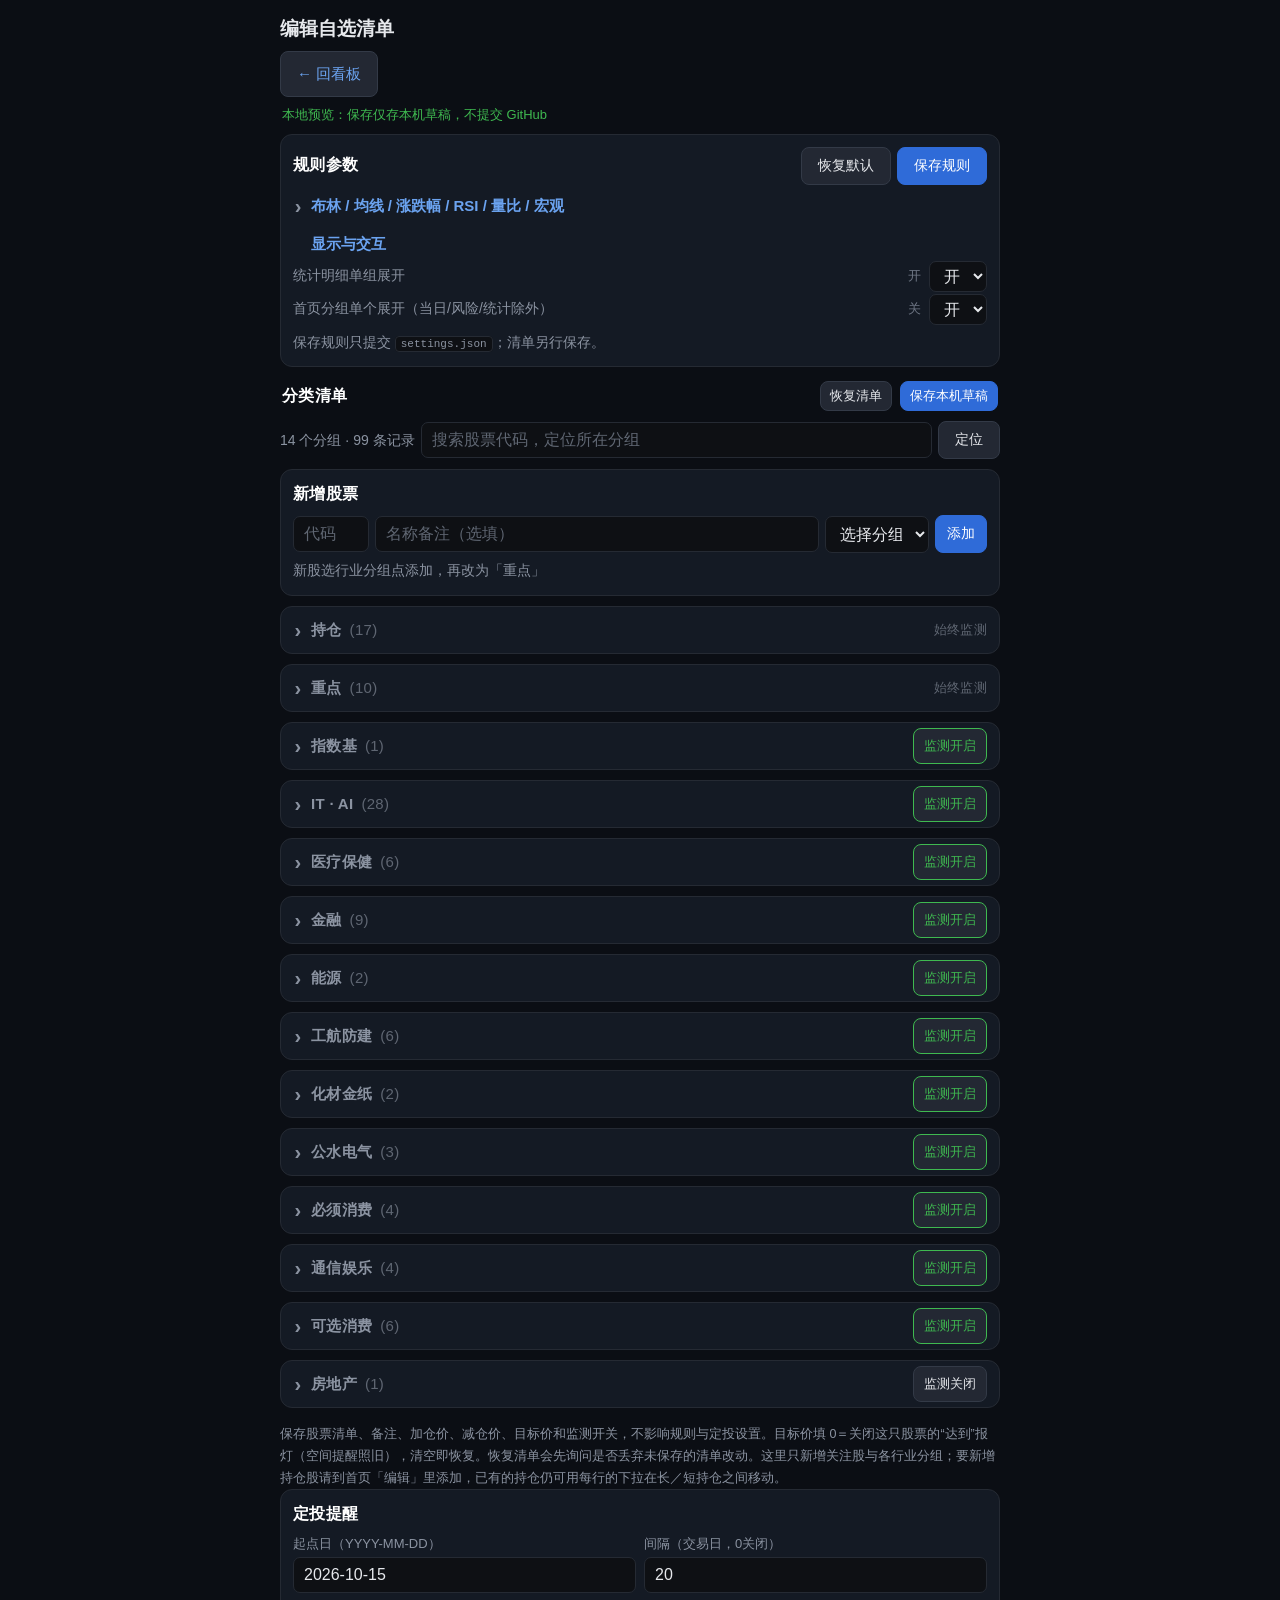
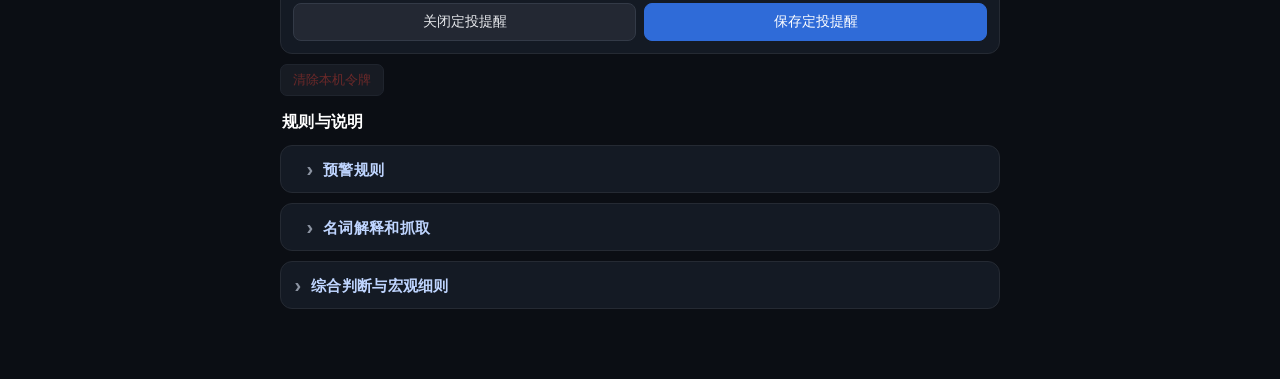
==== edit.html @ 248b08b2 "抬头规则/仓位两排固定占位；规则灯首次读取先写正在核验；核验接口超时4.5秒；仓位刷新读到更旧云端副本时不覆盖不写已同步" ====
<!DOCTYPE html>
<html lang="zh-CN">
<head>
<meta charset="utf-8">
<meta name="viewport" content="width=device-width,initial-scale=1,viewport-fit=cover">
<meta name="apple-mobile-web-app-capable" content="yes">
<meta name="theme-color" content="#0f1115">
<link rel="icon" type="image/png" sizes="32x32" href="./icons/favicon-32.png?v=3">
<link rel="icon" type="image/png" sizes="192x192" href="./icons/icon-192.png?v=3">
<link rel="apple-touch-icon" href="./icons/apple-touch-icon-180.png?v=3">
<link rel="manifest" href="./manifest.webmanifest">
<title>编辑清单 · Matrix</title>
<style>
:root{
  --bg:#0f1115; --card:#171a21; --line:#252a33; --text:#e6e8ec; --dim:#8b93a1;
  --green:#3fb950; --yellow:#d29922; --red:#f85149; --blue:#2f6bd8;
  --up:#3fb950; --down:#f85149; --purple:#b084ff; --target-high:#dc62b8;
}
*{box-sizing:border-box;-webkit-tap-highlight-color:transparent}
body{margin:0;background:var(--bg);color:var(--text);
  font:15px/1.55 -apple-system,BlinkMacSystemFont,"PingFang SC","Segoe UI",sans-serif;
  padding:env(safe-area-inset-top) 14px 60px}
.wrap{max-width:720px;margin:0 auto}
h1{font-size:19px;margin:14px 0 4px;font-weight:600}
.sub{color:var(--dim);font-size:12.5px;margin-bottom:4px;line-height:1.7}
.sub a{color:#6ba3f0;text-decoration:none}
/* 「← 回看板」原来只是一行 12px 的普通链接，手机上点不到。单独放大成一颗和页面按钮同高
   （约 37px）的可点块：字号 12→15px、加内边距，配色沿用 .sub 的链接蓝，不改文案和跳转。 */
/* 顶栏：「← 回看板」 */
.top-bar{display:flex;align-items:center;gap:8px;margin:8px 0 8px}
.sub a.back-board{display:inline-block;margin-top:0;padding:9px 16px;font-size:15px;
  background:#232833;border:1px solid #333a47;border-radius:8px}
.sub a.back-board:hover{background:#2b303c}
.card{background:var(--card);border:1px solid var(--line);border-radius:12px;
  padding:12px;margin-bottom:10px}
/* 区块标题（分类清单/规则参数/定投提醒/新增股票/规则与说明）统一：16px 白字加粗 */
h2{font-size:16px;color:#fff;font-weight:600;margin:0 0 8px;letter-spacing:.3px}
h2 span{color:#5f6672;font-weight:400}
input,select{padding:8px 10px;font-size:16px;background:#0e1014;color:var(--text);
  border:1px solid var(--line);border-radius:7px;outline:none;font-family:inherit}
input:focus,select:focus{border-color:#3d6ec4}
input[aria-invalid="true"]{border-color:var(--red)}
input::placeholder{color:#5f6672}
button{padding:9px 16px;font-size:14px;color:var(--text);background:#232833;
  border:1px solid #333a47;border-radius:8px;cursor:pointer;font-family:inherit}
button:hover{background:#2b303c}
button.primary{background:var(--blue);border-color:var(--blue);color:#fff}
button.primary:hover{background:#3a78e6}
button:disabled{opacity:.5;cursor:not-allowed}
button.danger{color:var(--red)}
.row{display:flex;gap:6px;align-items:center;flex-wrap:wrap;margin-bottom:5px}
.sym{width:104px;font-family:ui-monospace,Menlo,monospace;font-size:13px;
  padding:8px 8px;background:#0e1014;border:1px solid var(--line);border-radius:7px;
  color:#9fd3ff;overflow:hidden;text-overflow:ellipsis;white-space:nowrap}
.row input.n{flex:1;min-width:110px}
.row input.t{width:88px}
.del{padding:7px 11px;font-size:13px;color:var(--red);background:#2a1d20;
  border:1px solid #48292c;border-radius:7px}
.del:hover{background:#3a2528}
/* 2026-10-30 统一：折叠标题一律 15px、写死 46px（box-sizing 含边框），三处折叠框同高。
   「监测开关」按钮 min-height 36px 在 46px 里居中；组名 nowrap + 省略号兜底。 */
.edit-group>summary{color:var(--text);font-size:15px;list-style:none;display:flex;gap:8px;align-items:center}
.edit-group>summary::-webkit-details-marker{display:none}
.edit-group>summary{flex-wrap:wrap}
.monitor-toggle{margin-left:auto;font-size:13px;padding:8px 10px;min-height:36px;touch-action:manipulation}
.monitor-toggle[aria-checked="true"]{color:var(--green);border-color:var(--green)}
.monitor-note{font-size:12.5px;color:var(--dim);margin:4px 0 10px;line-height:1.6}
.monitor-toggle:focus-visible{outline:2px solid #6ba3f0;outline-offset:2px}
/* 设置页所有可展开项（分组、参数开关、折叠卡、规则说明）标题前统一加展开三角，展开时转 90°。 */
details.fold>summary::before,details.set>summary::before{content:'›';flex:none;width:10px;text-align:center;font-size:20px;line-height:1;color:var(--dim)}
details.fold[open]>summary::before,details.set[open]>summary::before{transform:rotate(90deg)}
details.fold>summary,details.set>summary{gap:8px}
.edit-group .move{font-size:13px;max-width:120px;padding:7px}
.edit-group .row input.n{min-width:140px}
.stock-prices{display:contents}
.group-tools{color:var(--dim);font-size:13px;gap:8px;margin:14px 2px 10px}
/* 标题栏固定一行：分类清单 + 分组/记录数在左，恢复清单/保存清单在右；提示文字不在这一行，按钮位置永远不变 */
.group-tools{flex-wrap:nowrap}
.group-tools h2{margin:0;white-space:nowrap}
.group-tools #btnReload{margin-left:auto}   /* 按钮永远靠右，提示出现/消失都不移动 */
.search-row #groupTotal{flex:none;white-space:nowrap;font-size:14px;color:var(--dim)}
.group-tools button{white-space:nowrap;flex:none}
.group-tools button{padding:5px 9px;font-size:13px}
/* MM_RULECSS_BEGIN：由 page_assets 生成，不手改 */
:root{
  --bg:#0b0e14;
  --card:#141a24;
  --pos-num-fs:14px;  /* 2026-11-20 用户：仓位栏所有金额／涨跌额／涨跌幅与长短持仓标题「-4.7%」同号。
                          桌面 14px、手机档覆盖 16px；两处共用这一个变量，不会再各写各的导致不齐。 */
  --sym-w:100px;      /* 代码列按用户指的「LMT 那么宽」定死：桌面 100 / 手机 98（代码+中文备注名）。
                         原来是 max-content，各行 40~121px 参差、价格区左边界跟着晃；手机档覆盖 98px。
                         2026-11-13 用户「电脑上 7 个中文字宽、手机上 6 个」：桌面 note 11.5px（单字 12px），
                         100px − 左右各 8px 内距＝84px＝精确 7 字；手机 note 14.5px（单字 15px），
                         98px − 左 6px／右 2px 内距＝90px＝精确 6 字。灰线（td.sym::after，由 --vl-x
                         按 sym 右边界算）随列宽：桌面 100px / 手机 98px；长名照旧 ellipsis。
                         19:35 用户「没让你动代码和中文名的位置啊现在贴到灯条上了」：手机左内距从 2px
                         恢复到 6px（代码/中文名离左侧 2px 灯条重新留 4px），此后左内距不再动。
                         20:51 用户「LMT 六字洛克希德马丁离右灰线还有一点距离，左移一点灰线，
                         把这个宽度空间给到紫灯区」：实测基线文字墨迹→灰线 6px，左移 4px（102→98）
                         后留 2px；同步把右内距 6→2px，note 可见宽仍 90px＝6 字完整不裁切，
                         代码/中文名的左侧位置完全不变。 */
  --tgs-w:104px;      /* 紫灯框宽度：桌面 104px；手机档覆盖 108px（2026-11-13 20:51）。
                         19:35 由 96px 往左加宽 8px 给「共识价 · N月」整组腾地方；20:51 再把代码列
                         左移灰线省下的 4px 转给紫灯区（--sym-w 102→98、--tgs-w 104→108，中间
                         minmax(0,1fr) 价格区净宽不变），四位数共识价（COST/LITE）的「10月」离框右线
                         由 4px 放宽到 7.5px。极端窄屏时 fitTgs() 会在 table 上按实测侵占量临时
                         收窄它（下限 58px），腾给价格区。 */
  --tgs-font:13px;    /* 紫灯框内三列字号（手机档覆盖 16px）。字号恒定：2026-11-13 用户明确「紫灯框里的
                          数字字号不该变小」，极端窄屏只压缩框内留白（列宽 + 左右内距），绝不缩字号。 */
  --tgs-pad-l:2px;    /* 紫灯框左右内距：fitTgs() 在窄屏把这两个归零，腾出 5px 给价格区；
                          改的是框内空白，框线（::before right:0/left:-1px）与数字位置都不受影响。 */
  --tgs-pad-r:3px;
  --px-row-h:21px;    /* 与 --row-height 同高：价格区两行和左侧「代码／中文名」两行逐行同高、同顶层内距。 */
  --px-gap:8px;       /* 下排「日涨跌幅 ↔ 周涨跌幅」的 flex 基础间距；上排现价↔涨跌额
                          已由 gap:0 + .px-amt 的 1ch 接管，手机档只覆盖变量值收紧。 */
  --px-week-gap:6px;  /* 11-17 用户「周涨跌幅和日涨跌幅拉开点距离」：只给 .px-week 的额外
                          左外距，和上面的基础间距叠成一对。单独一个变量，改这一对不会
                          连坐振／量，也不会动上排的 1ch；压缩档沿用同一个变量。 */
  --px-col-gap:12px;  /* 左块与右侧「振／量」的间距；手机档只覆盖变量值收紧。 */
  --lamp-top:8.5px;   /* 左灯条与价格区两侧灰色分隔线共用同一组上下几何（2026-11-13）：
                         竖线不再按代码墨迹动态量高（那会比灯条短一截），直接跟灯条同起同止。
                         2026-11-16 单线定稿：第一排上内距由 10px 收到 3px（手机 5px），整个第一排
                         （代码/价格/紫灯框及数字）上移 7/5px，灯条与三条竖线同步 -7/-5px
                         （桌面 15.5→8.5、手机 13→8），长度 31.5/36 不变，相对中文名墨迹位置不变。
                         这样单线下沿（行顶下 1px）到紫灯框上沿正好 5px。 */
  --lamp-h:31.5px;
  --line:#252a33;
  --text:#e6e8ec;
  --dim:#8b93a1;
  --green:#3fb950;
  --yellow:#d29922;
  --red:#f85149;
  --up:#3fb950;
  --down:#f85149;
  --blue:#2f6bd8;
  --purple:#b084ff;
  --target-high:#dc62b8;
  --signal-bg:#182131;
  --collapse-bg:var(--signal-bg);
  --signal-border:var(--frame-purple);
  --frame-w:1px;
  --head-blue:#bfd5ff;
  --head-blue-on:#8fb8f0;
  --sym-fade:rgba(var(--frame-purple-rgb),.16);     /* 个股首排底色渐变：左端 14% 标题蓝 → 72% 处 5% → 透明。
                           2026-11-16 用户指定起始浓度 20%、只铺代码区；2026-11-17 改为从代码区
                           一路铺进价格区；11-17 傍晚定稿右端在紫灯区左边界截止（见 --sym-fade-w）。随后用户「左边起始处太亮／更透明」：
                           只把起始不透明度 20% → 14%，RGB(143,184,240) 与色相一律不动，
                           是「更透明」不是换成更深的蓝；--sym-fade-mid 的 5% 也不动。
                           载体由 td.sym 换成 tr[data-symbol] 的背景，因为 td 的背景不能画到格子外；
                           背景在内容之下，文字不蒙色。固定蓝，不跟灯级变色。变量化是为了不撞
                           10-28 退役的分组标题高亮字面量（测试禁止那个串回来）。 */
  --sym-fade-mid:rgba(88,166,255,.08);
  --sym-fade-top:5px;      /* 渐变上边缘距「本行上方那条 1px 分隔线」下沿的空隙，两档统一 5px
                             （2026-11-17 用户：原来只有 1px 太贴）。只改背景的 position/size，
                             td.sym 的 padding／line-height／字号一律不动，代码文字高度位置不变。
                             定位区是默认的 padding-box（tr 有 1px border-top），所以
                             background-position:0 本变量 ＝ 行顶 +1px 线 +5px 空隙，正好是线底到渐变顶 5px；
                             别改成 border-box，那会少 1px。下边缘仍贴首排底：高度＝首排高 − 本变量，
                             首排高＝--row-pad-top + 2×--row-height（桌面 45px／手机 47px），
                             故渐变高 40／42px。11-17 上午那版「上下留白等距」的裁切变量已整条退役，
                             连变量名都不留在注释里，避免以后有人照着它改回去。 */
  --sym-fade-w:calc(100% - var(--tgs-w)); /* 渐变右端＝紫灯区左边界。background-size 里的
                                      100% 按 tr 的 padding-box 算＝整行宽，减掉第三列 --tgs-w
                                      （桌面 104 / 手机 108）正好是 td.tgs 左边缘，也就是紫灯框
                                      ::before(left:-1px) 所在那一列的起点；no-repeat，右边不再画。
                                      用同一列变量，六档视口与 fitTgs() 动态收窄的紫灯列都自动跟随；
                                      渐变末点本来就是 transparent，最右 1px 不会给框线染色。
                                      11-17 上午的行宽一半、下午再加固定 30px 两步口径都已退役，
                                      不另开变量（一组参数＝一个变量），background-size 规则行一字不动。 */
  --row-pad-top:3px;     /* 个股第一排（代码/价格/紫灯框）三格共用上内距，手机档覆盖 5px。
                           2026-11-16 单线定稿：第一排整体上移到「线→框顶 5px」；桌面 3 / 手机 5
                           是让 td.tgs 由 stretch 得 45/47px，减框顶 5px 与 bottom -1px 后
                           框高仍是桌面 41px／手机 43px，框内 5/5px 墨迹留白不变、不裁第二行数字。 */
  --lamp-red:#ff8580;
  --lamp-yellow:#f0c674;
  --frame-green:#2c8f3e;
  --frame-purple:#a371f7;      /* 框紫唯一来源；rgb 三元组给半透明场合引用，别处不许再写死 */
  --frame-purple-rgb:163,113,247;
  --frame-yellow:#f0c674;
  --lamp-size:14px;
  --head-inset:64px;
  --row-height:21px;
  --tgt-frame-top:5px;    /* 紫灯框上下框线到数字墨迹都留 5px（2026-11-13）：只动框的 ::before 定位，
                             数字位置不变。2026-11-16 单线定稿：::after 第二条线删除，线组下沿
                             从行顶下 4px 变 1px（只剩 1px border-top）；框顶在行顶下 1px + 本变量，
                             故「线→框顶」＝本变量本身。用户要求上下各 5px，两档统一设 5px：
                             框顶随第一排内容一起上移（桌面 12→5、手机 10→5），5/5px 留白不变。 */
  --tgt-frame-bottom:-1px; /* 空心(space/high)与实心(hit)三种框共用。2026-11-16 三格下内距归零后
                             td.tgs 由 stretch 的 56→49px，框底若仍按 bottom:6px 会随 td 上移 7px、
                             裁掉第二行数字。框底要保持原来的绝对位置（行顶下 50px），bottom 需从
                             6 收进 7 → -1px（越过 td.tgs 底 1px，落进下一排 4px 留白里，不遮文字）。
                             单线定稿第一排上内距 10→3px（手机 5px），td.tgs 由 stretch 自动
                             52→45px（手机 47px），框底随 td 一起上移 7/5px，bottom 仍 -1px，
                             框高仍是桌面 41px／手机 43px，数字与上下框线的墨迹留白原样不变。 */
  --tgs-month-font:13px; /* 「· N月」这一小块的字号：19:35 用户定 14px，20:51 用户「四位数共识价里的
                           月还是压到了紫灯框，把 10月 改为 13px 灰色文字」再收 1px。两档统一，
                           不再用 calc(var(--tgs-font) - 1px) 跟着主字号联动（手机原 15px 会把
                           COST/LITE 的「10月」顶到紫框右线）。一个变量管两档，@media 里不重抄规则。 */
  --tgs-month-gap:2px; /* 分隔符「·」左右各留的等距空白（2026-11-13 19:35 用户「· 要在两个数字中间」）。
                           旧写法把「 · N月」整段塞进同一段文本：span 内的前导空格被行首折叠吞掉，
                           实测价格右缘→· 只有 2px、·→月份却有 1 个空格约 5px，所以看着贴近价格。
                           现在分隔符独立成 .target-sep，左右 margin 都用这一个变量，· 的中心严格落在
                           「共识价右缘 ↔ 月份数字左缘」的中点；压缩态在 table[data-tgs-cut] 上归零。 */
  --section-line:rgba(139,147,161,.32);
  --tgt-solid:color-mix(in srgb,var(--purple) 32%,transparent);
  --tgt-pos:#4dd0e1;
  --tgt-neg:#ff5c8d;
  --tgt-pos-on:#8eecf7;
  --tgt-neg-on:#ffa3c4;
  --orange:#ffa94d;
  --cyan:#4dd0e1;
  --positions-collapse:rgba(46,160,67,.15);
  /* 悬浮 ▲ 内部：2026-11-21 用户「有点亮了，再暗些」——把底色本身压暗一档；
     随后定稿「盖住 70%」：紫、绿两态统一 .7（原来 .55／.5），颜色盖得更满、
     底下表格字不再成片透出，但仍留 30% 半透、不是全实。外框保持分组展开那圈不变。
     再定稿「底色透明度不变、颜色再暗一些」：透明度恒 .7 一个字不动，只把两组
     三元组等比压到原来的 75%（紫 80,50,128→60,38,96；绿 20,70,30→15,53,23），
     三个通道同比例下降，所以色相不变、只是整体更沉，不靠掺黑／混白／改透明度。
     三元组在 :root 单独定义，别处不许写死；固定态保持线上原色不动。 */
  --collapse-float-purple-rgb:60,38,96;
  --collapse-float-green-rgb:15,53,23;
  --collapse-float-purple:rgba(var(--collapse-float-purple-rgb),.7);
  --collapse-float-green:rgba(var(--collapse-float-green-rgb),.7);
  --tag-bg:rgba(107,163,240,.14);
  --tag-border:rgba(107,163,240,.32);
  --quote-bg:rgba(139,147,161,.1);
  --signal-magenta:#ef8de4;
  --signal-collapse:rgba(102,134,198,.6);
  --white:#fff;
  --button-border:#4c6591;
  --list-border:#465e87;
  --stat-rule-soft:#3a4356;
  --range-track:#9fa3aa;
  --range-track-line:#495568; /* 52周价格横条：2026-11-16 与个股双线互换，取原 --stock-divider 值 */
  --count-active:#2f4f86;
  --count-red-border:rgba(255,133,128,.45);
  --count-yellow-border:rgba(240,198,116,.45);
  --count-red-bg:rgba(255,133,128,.16);
  --count-yellow-bg:rgba(240,198,116,.16);
  --count-gray-bg:rgba(201,209,217,.14);
  --count-gray-border:rgba(201,209,217,.45);
  --quiet-border:#2b3546;
  --quiet-bg:#12161f;
  --range-marker-border:#efd9ff;
  --range-marker-fill:#713caf;
  --link-blue:#6ba3f0;
  --footer-link:#8ab4f8;
  --warning-bg:rgba(210,153,34,.12);
  --warning-border:rgba(210,153,34,.35);
  --button-bg:#232833;
  --control-border:#333a47;
  --zone-bg:rgba(255,255,255,.022);
  --quiet-rule:#46525f;
  --status-idle:#4b5563;
  --status-busy-halo:rgba(210,153,34,.18);
  --status-ok-halo:rgba(63,185,80,.18);
  --status-bad-halo:rgba(248,81,73,.18);
  --stock-divider:#495568;
  --stock-pair-line:#6c7484; /* 个股分隔线（11-16 末改回单线 1px；变量名沿用双线时期，不连带改测试）：
                         2026-11-16 先定 HSL 明度 42%（#606876，实得 41.96%），
                         随后用户「分隔线的 HSL 亮度增加 5%」→ 名义 47%（实得 47.06%，比旧色
                         +5.10 个百分点）。做法：取 #606876 的 H218.18°/S10.28% 不动，只把 L 设成
                         47% 反算 RGB 再取整 → #6c7484（108,116,132）；整数 RGB 量化后 H220°/S10%，
                         色相偏 1.8° 肉眼不可辨。独立变量，不连坐 --dim 数字色、--stock-divider
                         设置页行线与 --range-track-line 52 周横条。 */
  --cost-row-bg:rgba(143,184,240,.07);
  --pnl-loss-bg:rgba(248,81,73,.12);
  --pnl-gain-bg:rgba(63,185,80,.12);
  --rules-border:#6b7689;
  --rules-cell-border:#5a6478;
  --rules-group-border:#6f7b91;
  --rules-category-bg:rgba(143,184,240,.04);
  --rsi-up:#3ec9d6;
  --rsi-down:#e061c9;
  --rules-red-bg:rgba(248,81,73,.16);
  --rules-yellow-bg:rgba(210,153,34,.16);
  --rules-gray-bg:rgba(173,181,194,.24);
  --rules-fold-bg:rgba(173,181,194,.09);
  --rules-strong:#e6edf3;
  --rules-copy:#dce1e9;
  --rules-muted:#adb5c2;
  --stock-flash:#2b3f63;
  --status-font-size:13.5px
}
.nav-orange{color:var(--orange)}
.nav-cyan{color:var(--cyan)}
#fedRules>summary,#fedGlossary>summary,details.card:has(>.rules-body)>summary{cursor:pointer;padding:9px 12px;color:var(--head-blue);font-size:13px;font-weight:600;touch-action:manipulation}
#fedRules[open]>summary,#fedGlossary[open]>summary,details.card[open]:has(>.rules-body)>summary{border-bottom:1px solid var(--line)}
#fedRules>summary:focus-visible,#fedGlossary>summary:focus-visible,details.card:has(>.rules-body)>summary:focus-visible{outline:2px solid var(--head-blue-on);outline-offset:-2px}
.card .rules-body{padding:8px 12px 12px;color:var(--dim);font-size:15px;line-height:1.65;overflow-wrap:anywhere}
.card .rules-body section+section{margin-top:16px;padding-top:4px;border-top:1px solid var(--line)}
.card .rules-body h4{margin:6px 0 8px;color:var(--head-blue);font-size:inherit;font-weight:600}
.card .rules-body h5{margin:12px 0 4px;color:var(--text);font-size:inherit;font-weight:600}
.card .rules-body p{margin:4px 0;color:var(--dim);font-size:inherit;line-height:1.65}
.card .rules-body .rule-group{color:var(--head-blue-on)}
.card .rules-body a{color:var(--head-blue-on);text-underline-offset:3px}
.card .rules-body a:focus-visible{outline:2px solid var(--head-blue-on);outline-offset:2px}
.card .rules-body .lamp-red{color:var(--lamp-red);font-weight:600}
.card .rules-body .lamp-yellow{color:var(--lamp-yellow);font-weight:600}
.card .rules-body .lamp-purple{color:var(--purple);font-weight:600}
.card .rules-body .tone-target-high{color:var(--target-high);font-weight:600}
.card .rules-body .rule-table{table-layout:fixed;margin:8px 0 12px;border:1px solid var(--rules-border);font-size:inherit;width:100%;-webkit-text-size-adjust:100%;text-size-adjust:100%}
/* 预警表原行盒12px×1.65=19.8px；只放大字，不随字号放大行距。 */
.card .rules-body .rule-table th,.card .rules-body .rule-table td{padding:6px 7px;border:1px solid var(--rules-cell-border);text-align:left;vertical-align:top;font-size:inherit;line-height:19.8px;overflow-wrap:anywhere}
.card .rules-body .rule-table thead th{color:var(--text);font-weight:600;background:var(--cost-row-bg);border-bottom:1px solid var(--rules-border)}
#rules-lamp-table{margin-left:-16px;margin-right:-16px;width:calc(100% + 32px);border:0;border-collapse:collapse}
/* 报灯表只留横向细线：不再有外框和逐格竖框，分组末行用较亮的同宽细线分段。 */
.card .rules-body #rules-lamp-table th,.card .rules-body #rules-lamp-table td{text-align:center;border:0;border-bottom:1px solid var(--rules-cell-border)}
.card .rules-body #rules-lamp-table .rule-reverse{color:var(--dim)}
.card .rules-body .rule-table col.cat-col{width:18px}
.card .rules-body .rule-table col.col-cond{width:40%}
.card .rules-body .rule-table th.cat-col{width:18px;min-width:18px;max-width:18px;padding:6px 0;line-height:13.2px;font-size:inherit;letter-spacing:1px;white-space:nowrap;overflow:hidden;text-align:center;vertical-align:middle;background:var(--rules-category-bg);writing-mode:vertical-rl;-webkit-writing-mode:vertical-rl;text-orientation:upright;-webkit-text-orientation:upright}
.card .rules-body .ar-band-up{color:var(--green)}
.card .rules-body .ar-band-down{color:var(--red)}
.card .rules-body .ar-rsi-up{color:var(--rsi-up)}
.card .rules-body .ar-rsi-down{color:var(--rsi-down)}
#rules-lamp-table tbody td:first-of-type .ar-band-up,
#rules-lamp-table tbody td:first-of-type .ar-band-down,
#rules-lamp-table tbody td:first-of-type .ar-rsi-up,
#rules-lamp-table tbody td:first-of-type .ar-rsi-down{color:var(--white)}
.arrow-rsi-up,.arrow-rsi-down{color:inherit;font-size:1.15em;line-height:1}
.grp-arrow{font-weight:700}
.stk .sig .arrow-band-up,.stk .sig .arrow-rsi-up,
#signalCounts .arrow-band-up,#signalCounts .arrow-rsi-up{color:var(--up)}
.stk .sig .arrow-band-down,.stk .sig .arrow-rsi-down,
#signalCounts .arrow-band-down,#signalCounts .arrow-rsi-down{color:var(--down)}
.card .rules-body .rule-table .ar-band-up,.card .rules-body .rule-table .ar-band-down,
.card .rules-body .rule-table .ar-rsi-up,.card .rules-body .rule-table .ar-rsi-down{font-weight:700}
.card .rules-body #rules-lamp-table tr.rule-group-end>th,.card .rules-body #rules-lamp-table tr.rule-group-end>td{border-bottom:1px solid var(--rules-group-border)}
.card .rules-body .rule-table td.cell-red{background:var(--rules-red-bg);text-align:center}
.card .rules-body .rule-table td.cell-yellow{background:var(--rules-yellow-bg);text-align:center}
.card .rules-body .rule-table td.cell-gray{background:var(--rules-gray-bg);text-align:center}
.card .rules-body .rule-table td.cell-gray-fold{background:var(--rules-fold-bg);text-align:center}
.card .rules-body #rules-lamp-table thead th.col-cond{color:var(--white)}
.card .rules-body #rules-lamp-table tbody td:first-of-type{color:var(--rules-strong)}
.card .rules-body [id],#fedRules,#fedGlossary{scroll-margin-top:14px}
.card .rules-body .rule-anchor{display:block;height:0}
@media(max-width:600px){.card .rules-body{padding:8px 8px 12px}.card .rules-body .rule-table th,.card .rules-body .rule-table td{padding:6px 4px}#rules-lamp-table{margin-left:-20px;margin-right:-20px;width:calc(100% + 40px)}.card .rules-body .rule-table col.col-cond{width:auto}#rules-lamp-table col[span]{width:86px}#rules-lamp-table td.cell-gray-fold{white-space:nowrap}.card .rules-body .rule-table th.cat-col{line-height:12.1px}}
#signalRulesBody .rule-entry,#glossaryRulesBody .glossary-entry{border-radius:5px;scroll-margin-top:44px;padding:0 8px;margin:0 -8px;transition:background-color .2s,box-shadow .2s}
#signalRulesBody .rule-original{white-space:pre-wrap;overflow-wrap:anywhere}
#signalRulesBody p.rule-original{margin:1px 0;line-height:1.5;color:var(--rules-copy)}
#signalRulesBody h5.rule-original,#signalRulesBody .rule-layout-heading,#glossaryRulesBody h5{margin:14px 0 4px}
#signalRulesBody .rule-layout-scope{margin:1px 0;line-height:1.5;color:var(--rules-copy)}
#signalRulesBody h4.rule-original{margin:18px 0 7px}
#signalRulesBody section:first-of-type h4.rule-original{margin-top:6px}
.card .rules-body .signal-term{display:inline-flex;align-items:center;vertical-align:baseline;white-space:nowrap;overflow-wrap:normal;gap:1px}
.card .rules-body .dir-arrow{display:inline-block;flex:none;width:auto;height:18px;vertical-align:middle;margin-left:2px;overflow:visible}
#signalRulesBody .nav-gray{color:var(--rules-muted)}
#glossaryRulesBody h4{text-align:center}
#glossaryRulesBody h5{color:var(--head-blue-on)}
#glossaryRulesBody p{margin:2px 0;line-height:1.5;color:var(--rules-copy)}
#glossaryRulesBody .rule-table{margin:6px 0 8px}
#glossaryRulesBody .rule-table th,#glossaryRulesBody .rule-table td{line-height:1.5}
#glossary-chg-table thead th:nth-child(2),#glossary-amp-table thead th:nth-child(2){color:var(--lamp-yellow)}
#glossary-chg-table thead th:nth-child(3),#glossary-amp-table thead th:nth-child(3){color:var(--lamp-red)}
#glossary-vol-table thead th:nth-child(2){color:var(--lamp-red)}
#glossary-vol-table thead th:nth-child(3){color:var(--lamp-yellow)}
#glossary-chg-table td,#glossary-vol-table td{font-variant-numeric:tabular-nums;white-space:nowrap}
/* MM_RULECSS_END */
/* 每只股票一排：列标题 + 一行（代码纯文字不可改 / 备注 / 各价位 / 分组 / 删除）。
   列宽只由 --price-fields 决定（持仓3、重点2、其余1），列标题与每行共用同一组轨道，不再有空格子。
   手机内宽约412px：44 代码 + 100 备注（固定，刚好7个中文字13px=91px+内边距）+ 价位各占剩余均分（持仓3列约54px，重点2列约83px，其余1列）+ 56 分组 + 26 删除；字号不小于13px。 */
.edit-group .stock-head,.edit-group .stock-row{display:grid;grid-template-columns:54px 100px repeat(var(--price-fields),minmax(0,1fr)) 56px 26px;column-gap:4px;align-items:center;margin:0}
.edit-group .stock-head{padding:2px 0 4px;font-size:13px;line-height:1.4;color:var(--dim)}
.edit-group .stock-head>span{min-width:0;overflow:hidden;white-space:nowrap;padding-left:5px}
.edit-group .stock-head>span:first-child{padding-left:0}
.edit-group .stock-row{padding:4px 0}
.edit-group .stock-row~.stock-row{border-top:1px solid var(--stock-divider)}
.edit-group .stock-row>.sym.etf{color:var(--link-blue,#6ba3f0)}   /* ETF只靠蓝色代码区分，不再单独分区；股票白字 */
/* 股票代码与首页同款：页面无衬线字体（不再用等宽字体，等宽显得细长）、加粗600；字号比原来大1px，行距保持原21.7px */
.edit-group .stock-row>.sym{width:auto;min-width:0;padding:0;border:0;border-radius:0;background:none;color:var(--text);font-family:inherit;font-weight:600;font-size:15px;line-height:21.7px;overflow:hidden;text-overflow:ellipsis}
.edit-group .stock-row>input.n,.edit-group .stock-row input.t{min-width:0;width:100%;padding:6px 3px 6px 4px;font-size:13px}
.edit-group .stock-row>.move{min-width:0;max-width:none;width:100%;padding:6px 1px;font-size:13px}
.edit-group .stock-row>.del{width:26px;min-height:34px;padding:0;font-size:15px;line-height:1}
@media(min-width:601px){
/* 601px 时行内宽约532px：64 代码 + 108 备注 + 价位各≥56 + 96 分组 + 28 删除 + 间距，最窄也放得下；更宽时价位列均分余量。 */
.edit-group .stock-head,.edit-group .stock-row{grid-template-columns:64px 108px repeat(var(--price-fields),minmax(56px,1fr)) 96px 28px;column-gap:6px}
.edit-group .stock-row>input.n,.edit-group .stock-row input.t{padding:6px 4px}
.edit-group .stock-row>.del{width:28px}
}
@media(max-width:600px){
body{padding-left:5px;padding-right:5px}
details.fold.edit-group{padding:0 8px}
}
/* 统一新增入口：只选分组，价位添加后在对应行里填。 */
.add-entry .add-row{display:grid;grid-template-columns:76px minmax(0,1fr) 104px 52px;gap:6px;align-items:center}
.add-entry input,.add-entry select{min-width:0;width:100%}
.add-entry button{padding:9px 0}
.edit-group summary:focus-visible{outline:2px solid #6ba3f0;outline-offset:2px}
.empty{color:#5f6672;font-size:13px;padding:3px 0 8px}
/* 消息区排在「← 回看板」按钮下面：原来是 min-height 22 + 下外距 12，加上 .sub 的下外距，
   按钮到「规则参数」卡之间空 46px；这里收成 20 + 4，配合 .sub 的 4px 共 28px，
   min-height 仍留得下一行 13px/1.6 的提示文字（约 21px），出现提示不会明显顶开版面。 */
#msg{font-size:13px;margin:0 2px 8px;line-height:1.6}
#msg:empty{display:none}
#msg.ok{color:var(--green)} #msg.err{color:var(--red)} #msg.busy{color:var(--dim)}
/* 「有未保存的改动」提示跟在分类清单标题栏、紧挨「保存清单」按钮 */
/* 「有未保存的改动」提示紧跟在「分类清单」标题后面，字号加大；过长时省略号截断，不挤按钮 */
.dirty-text{flex:0 1 auto;min-width:0;max-width:60%;font-size:15px;color:var(--yellow);white-space:nowrap;overflow:hidden;text-overflow:ellipsis}
.dirty-text:empty{display:none}
.hide{display:none}
.note{color:var(--dim);font-size:12.5px;line-height:1.75;margin:6px 0 0}
.note b{color:var(--text);font-weight:500}
kbd{background:#0e1014;border:1px solid var(--line);border-radius:4px;
  padding:1px 5px;font-size:11px;font-family:ui-monospace,Menlo,monospace}
.setgrid{display:grid;grid-template-columns:1fr;gap:5px}
.setrow{display:flex;gap:8px;align-items:center}
.setrow label{flex:1;font-size:13px;color:var(--dim);line-height:1.4}
.setrow input{width:96px;text-align:right;font-variant-numeric:tabular-nums}
.setrow .def{flex:none;min-width:36px;text-align:right;font-size:13px;color:#6f7785;font-variant-numeric:tabular-nums}
/* 2026-11-20 用户点名：两条开关标签、规则区一行说明、新增股票一行提示，这四处灰字各 +1px；
   同类其它灰字保持原字号，不整页放大，也不追加同选择器覆盖块。 */
.note.tip-up{font-size:13.5px}         /* 桌面 12.5 → 13.5 */
.setrow label.tip-up{font-size:14px}  /* 桌面/手机 13 → 14 */
details.set{margin-top:4px}
details.set summary{font-size:15px;color:#6ba3f0;font-weight:600;cursor:pointer;padding:4px 0;outline:none}
details.set[open] summary{margin-bottom:8px}
/* 参数分类标题（布林带/个股/宏观/行情源开关）：原来 12px 深灰几乎看不见，改 14px 加粗浅蓝，与卡片标题同色系 */
.setsec{font-size:14px;font-weight:600;color:var(--head-blue,#bfd5ff);margin:8px 0 2px;letter-spacing:.4px}
/* 分类标题右侧接一条分隔线，延伸到行尾 */
.setsec{display:flex;align-items:center;gap:10px}
.setsec::after{content:"";flex:1;height:1px;background:rgba(139,147,161,.4)}
details.fold{background:var(--card);border:1px solid var(--line);border-radius:12px;
  padding:0 12px;margin-bottom:10px}
details.fold>summary{font-size:15px;color:var(--dim);font-weight:600;cursor:pointer;
  padding:0;outline:none;letter-spacing:.3px}
details.fold[open]>summary{border-bottom:1px solid var(--line);
  margin-bottom:8px}
details.fold>summary span{color:#5f6672;font-weight:400}
.card>details.fold{background:none;border:none;border-radius:0;padding:0;margin-bottom:0}
/* 手机上折叠标题同样 15px、46px 高（统一写在下面的总块里，这里不再单独覆盖）。 */
details.fold .pane{padding-bottom:6px}
.pager{display:flex;gap:8px;align-items:center;flex-wrap:wrap;
  font-size:12.5px;color:var(--dim);padding:6px 0 4px}
.pager button{padding:5px 11px;font-size:13px}
.pager .pg{font-variant-numeric:tabular-nums}
.subsec{font-size:12px;color:#5f6672;margin:9px 0 3px;letter-spacing:.4px;
  border-top:1px dashed var(--line);padding-top:8px}
/* ===== 2026-10-30 设置页版面统一（一次性总块，放在最后压过上面所有同权重规则）=====
   1) 字号：折叠标题一律 15px；小节标题 h2 14px；设置项 label 13px；分节小字 12px；
      说明文字 12.5px；按钮统一 13px（主按钮保持 14px）。
   2) 折叠列表高度：所有折叠标题写死 46px（含边框），编辑分组 / 定投 / 规则三处同高，
      指示箭头与内容垂直居中；展开态只加一条底线，高度不变。
   3) 间距：卡片与折叠框外距 14 → 10px、行距与网格间隙同步收窄。 */
details.fold>summary,.edit-group>summary{box-sizing:border-box;height:46px;
  padding-top:0;padding-bottom:0;display:flex;align-items:center;flex-wrap:nowrap}
details.fold[open]>summary{padding-bottom:0}
#fedRules>summary,#fedGlossary>summary,details.card:has(>.rules-body)>summary{
  box-sizing:border-box;height:46px;padding-top:0;padding-bottom:0;display:flex;
  align-items:center;font-size:15px}
/* 卡片内的参数展开开关（布林 / 均线 / …）：2026-10-30 二次调整——它和同卡的「显示与交互」
   是并列的同级开关，文字同样 15px、同样蓝色，高度也一起并到卡片级的 46px（原 36px）。 */
details.set>summary{box-sizing:border-box;height:46px;display:flex;align-items:center;
  padding-top:0;padding-bottom:0}
/* 「综合判断与宏观细则」注入时已拆掉模板自带的 section 卡壳、并补上 fold 卡类（见页尾脚本），
   高度/字号随上面的 fold 总块走；这里只补标题颜色，与「预警规则」「名词解释」一致。
   id 全页唯一，直接用 id 选择器。 */
#marketRiskRules>summary{color:var(--head-blue,#bfd5ff)}
#marketRiskRules[open]{padding-bottom:8px}
/* 令牌两个按钮同排不换行，字号按普通按钮 14px；生成的链接 13px。 */
.token-tools{margin:8px 0 0}
.token-tools button{white-space:nowrap}
.token-tools button.danger{padding:6px 12px;font-size:13px;border-radius:7px}
/* 红色文字在深色按钮底上对比不足：「清除本机令牌」改用浅红 --lamp-red */
button.danger{color:#c9433d;font-weight:500}   /* 底色/边框沿用普通灰色按钮，只把字改成暗红 */
/* 「显示与交互」与「布林 / 均线…」同级：同款蓝色 15px 加粗标题，不再包一层卡片框（不折叠，所以没有三角） */
.set-block{margin-top:4px}
.set-title{box-sizing:border-box;height:34px;display:flex;align-items:center;padding-left:18px;font-size:15px;font-weight:600;color:#6ba3f0}
/* 定投提醒：两排放下——第一排起点日与间隔各占一半，第二排两个按钮等宽 */
.dca-grid,.dca-actions{display:grid;grid-template-columns:1fr 1fr;gap:8px}
.dca-actions{margin-top:10px}
.dca-grid .field label{display:block;font-size:13px;color:var(--dim);line-height:1.4;margin-bottom:4px}
.dca-grid .field input{width:100%;text-align:left}
.dca-actions button{width:100%;padding:9px 4px;white-space:nowrap}
/* 搜索定位：输入框占满，命中的行短暂高亮 */
.search-row{margin:0 0 10px;flex-wrap:nowrap}
.search-row button{flex:none;white-space:nowrap}
/* 按钮顺序统一：取消/恢复/关闭类在左，保存/确认类在右（与首页编辑「取消｜保存」一致）。
   「规则参数」标题栏：标题在左，恢复默认｜保存规则在右；未保存提示紧跟在标题栏下一行 */
.card-head{margin-bottom:2px}
.card-head h2{margin:0 auto 0 0}
.dirty-note:empty{display:none}
.dirty-note{display:block;margin:0 0 4px}
.search-row input{flex:1;min-width:0}
.edit-group .stock-row.hit{background:rgba(107,163,240,.2);box-shadow:0 0 0 2px rgba(107,163,240,.35);border-radius:6px}
/* 「规则参数」卡：原来每个开关行固定 46px、设置行间距 5px+输入框上下 8px，文字之间空得过大；
   开关行收成 34px，设置行输入框上下 5px、行距 2px，小节标题与按钮行间距同步收紧。 */
#setToggle>summary{height:34px}
details.set[open]>summary{margin-bottom:2px}
.setgrid{gap:2px}
.setrow input,.setrow select{padding-top:5px;padding-bottom:5px}
.setsec{margin:6px 0 0}
#btnSaveRules{margin-top:0}
/* 手机设置页：所有可见文字不小于「监测开启」按钮的 13px。 */
@media(max-width:600px){
.sub,.sub a,.note,.monitor-note,.pager,.subsec,kbd{font-size:13px}
.note.tip-up{font-size:14px}          /* 手机原 13 → 14，与两条开关标签同号 */
#marketRiskRules h5{font-size:15px}
}
</style>
</head>
<body>
<div class="wrap">
<h1>编辑自选清单</h1>
<div class="sub top-bar">
  <a class="back-board" href="./index.html">← 回看板</a>
</div>

<div id="msg"></div>

<div class="card" id="authCard">
  <h2>第 1 步 · 贴一次 GitHub 令牌</h2>
  <div class="row">
    <input id="tok" type="password" placeholder="github_pat_... 或 ghp_..." style="flex:1;min-width:180px">
    <button class="primary" id="btnTok">保存并开始</button>
  </div>
  <p class="note">
    令牌保存在<b>这台设备的浏览器</b>，仅用于向 GitHub API 认证；本仓库的清单和看板是公开的，<b>无令牌也能查看</b>。<br>
    没有令牌？去 <a href="https://github.com/settings/personal-access-tokens" target="_blank" style="color:#6ba3f0">GitHub → Settings → Developer settings → Fine-grained tokens</a>，
    新建一个只管 <kbd>market-monitor</kbd> 这一个仓库的令牌，选择 <b>Contents: Read and write</b>（编辑保存）和 <b>Actions: Read and write</b>（立即重跑）。有效期按需要设置，不要分享令牌。
  </p>
  <div class="row" style="margin-top:12px">
    <button id="btnSkip">不想用令牌，改成手动复制模式</button>
    <span style="font-size:13px;color:var(--dim)">功能一样，最后一步自己粘一下</span>
  </div>
</div>

<div class="card hide" id="manualCard">
  <h2>手动模式 · 复制下面的内容 <span>（令牌模式不需要这一步）</span></h2>
  <div class="row">
    <button id="btnBack">回到令牌模式</button>
    <a href="https://github.com/nixhuang/market-monitor/edit/main/holdings.json" target="_blank"><button>打开 GitHub 编辑页</button></a>
    <button class="primary" id="btnCopy">复制 JSON</button>
  </div>
  <textarea id="jsonOut" spellcheck="false"
    style="width:100%;height:220px;margin-top:10px;padding:10px;font-size:13px;line-height:1.5;
    font-family:ui-monospace,Menlo,monospace;background:#0e1014;color:#9fd3ff;
    border:1px solid var(--line);border-radius:8px;resize:vertical"></textarea>
  <p class="note">粘贴进去后点页面最下方的 <b>Commit changes</b>，会触发自动重跑；排队、生成和 Pages 发布可能需要等待，可刷新公开状态查看。手动复制没有本页提交回执，不能自动验证该次提交。</p>
</div>

<div id="main" class="hide">

  <div class="card">
    <div class="row card-head">
      <h2>规则参数</h2>
      <button id="btnResetRules">恢复默认</button>
      <button class="primary" id="btnSaveRules">保存规则</button>
    </div>
    <span class="note dirty-note" id="rulesDirty" role="status" aria-live="polite"></span>
    <details class="set" id="setToggle">
      <summary>布林 / 均线 / 涨跌幅 / RSI / 量比 / 宏观</summary>
      <div class="setsec">布林带</div>
      <div class="setgrid">
        <div class="setrow"><label>均线周期（天）</label><input id="set_boll_n" inputmode="numeric"></div>
        <div class="setrow"><label>标准差倍数</label><input id="set_boll_k" inputmode="decimal"></div>
        <div class="setrow"><label>贴轨距离（%，固定兜底）</label><input id="set_boll_near_pct" inputmode="decimal"></div>
        <div class="setrow"><label>自适应贴轨比例（%，0关闭）</label><input id="set_boll_near_band_pct" inputmode="decimal"></div>
      </div>
      <div class="setsec">趋势均线穿越</div>
      <div class="setgrid">
        <div class="setrow"><label for="set_ma_short">短均线（交易日，0关闭）</label><input id="set_ma_short" type="number" min="0" max="250" step="1" inputmode="numeric"></div>
        <div class="setrow"><label for="set_ma_long">长均线（交易日，0关闭）</label><input id="set_ma_long" type="number" min="0" max="250" step="1" inputmode="numeric"></div>
      </div>
      <div class="setsec">个股</div>
      <div class="setgrid">
        <div class="setrow"><label>涨跌幅红线（%）</label><input id="set_chg_red" inputmode="decimal"></div>
        <div class="setrow"><label>涨跌幅黄线（%）</label><input id="set_chg_yellow" inputmode="decimal"></div>
        <div class="setrow"><label>RSI 超买线</label><input id="set_rsi_high" inputmode="numeric"></div>
        <div class="setrow"><label>RSI 超卖线</label><input id="set_rsi_low" inputmode="numeric"></div>
        <div class="setrow"><label>52周低点距离（%）</label><input id="set_near_52w_low_pct" inputmode="decimal"></div>
        <div class="setrow"><label>加仓价距离（%）</label><input id="set_trigger_gap_pct" inputmode="decimal"></div>
        <div class="setrow"><label>减仓价距离（%）</label><input id="set_reduce_gap_pct" inputmode="decimal"></div>
        <div class="setrow"><label>目标价距离（±%）</label><input id="set_target_gap_pct" inputmode="decimal"></div>
        <div class="setrow"><label>量比黄线（倍）</label><input id="set_vol_ratio" inputmode="decimal"></div>
        <div class="setrow"><label>量比红线（倍）</label><input id="set_vol_ratio_red" inputmode="decimal"></div>
        <div class="setrow"><label>自适应量比黄参数（k，0关闭）</label><input id="set_vol_ratio_z" inputmode="decimal"></div>
        <div class="setrow"><label>自适应量比红参数（k，0关闭）</label><input id="set_vol_ratio_red_z" inputmode="decimal"></div>
      </div>
      <div class="setsec">宏观</div>
      <div class="setgrid">
        <div class="setrow"><label>垃圾债利差黄线（bp）</label><input id="set_hy_green" inputmode="numeric"></div>
        <div class="setrow"><label>垃圾债利差红线（bp）</label><input id="set_hy_red" inputmode="numeric"></div>
        <div class="setrow"><label>VIX 绿线</label><input id="set_vix_green" inputmode="numeric"></div>
        <div class="setrow"><label>VIX 黄线</label><input id="set_vix_yellow" inputmode="numeric"></div>
        <div class="setrow"><label>VIX 红线</label><input id="set_vix_red" inputmode="numeric"></div>
      </div>
      <div class="setsec">行情源开关</div>
      <div class="setgrid">
        <div class="setrow"><label>Nasdaq 盘中价</label>
          <select id="set_use_realtime"><option value="1">开</option><option value="0">关</option></select></div>
      </div>
    </details>
    <div class="set-block" id="displayCard">
      <div class="set-title">显示与交互</div>
      <div class="setgrid">
        <div class="setrow"><label class="tip-up">统计明细单组展开</label>
          <select id="set_signal_single_open"><option value="1">开</option><option value="0">关</option></select></div>
        <div class="setrow"><label class="tip-up">首页分组单个展开（当日/风险/统计除外）</label>
          <select id="set_group_single_open"><option value="1">开</option><option value="0">关</option></select></div>
      </div>
    </div>

    <p class="note tip-up">
      保存规则只提交 <kbd>settings.json</kbd>；清单另行保存。
      <textarea id="rulesOut" spellcheck="false" class="hide"
        style="width:100%;height:160px;margin-top:10px;padding:10px;font-size:13px;
        font-family:ui-monospace,Menlo,monospace;background:#0e1014;color:#9fd3ff;
        border:1px solid var(--line);border-radius:8px;resize:vertical"></textarea>
    </p>
  </div>

  <div class="row group-tools">
    <h2>分类清单</h2>
    <span class="dirty-text" id="dirty" role="status" aria-live="polite"></span>
    <button id="btnReload">恢复清单</button><button class="primary" id="btnSave">保存清单</button>
  </div>
  <div class="row search-row">
    <span id="groupTotal"></span>
    <input id="symSearch" type="search" placeholder="搜索股票代码，定位所在分组" aria-label="搜索股票代码" autocapitalize="characters" autocomplete="off" enterkeyhint="search">
    <button id="btnLocate">定位</button>
  </div>
  <div class="card add-entry" id="addEntry">
    <h2>新增股票</h2>
    <div class="add-row">
      <input class="s" id="newSym" placeholder="代码" aria-label="股票代码" autocapitalize="characters" disabled>
      <input class="n" id="newNote" placeholder="名称备注（选填）" aria-label="名称备注（选填）" disabled>
      <select class="move" id="newMove" aria-label="新增到分组（新增持仓股请到首页编辑）" disabled></select>
      <button class="primary" id="btnAddSym" disabled>添加</button>
    </div>
    <p class="note tip-up">新股选行业分组点添加，再改为「重点」</p>
  </div>
  <fieldset id="groupEditor" disabled style="border:0;padding:0;margin:0;min-width:0"></fieldset>
  <p class="note">保存股票清单、备注、加仓价、减仓价、目标价和监测开关，不影响规则与定投设置。目标价填 0＝关闭这只股票的“达到”报灯（空间提醒照旧），清空即恢复。恢复清单会先询问是否丢弃未保存的清单改动。这里只新增关注股与各行业分组；要新增持仓股请到首页「编辑」里添加，已有的持仓仍可用每行的下拉在长／短持仓之间移动。</p>

  <div class="card" id="dcaCard">
    <h2>定投提醒</h2>
    <div class="dca-grid">
      <div class="field"><label for="set_dca_start">起点日（YYYY-MM-DD）</label>
        <input id="set_dca_start" placeholder="2026-10-01"></div>
      <div class="field"><label for="set_dca_every">间隔（交易日，0关闭）</label>
        <input id="set_dca_every" inputmode="numeric" placeholder="5"></div>
    </div>
    <div class="dca-actions">
      <button id="btnClearDca">关闭定投提醒</button>
      <button class="primary" id="btnSaveDca">保存定投提醒</button>
    </div>
  </div>

  <div class="row token-tools">
    <button id="btnWipe" class="danger">清除本机令牌</button>
  </div>

  <div class="group-tools" id="rulesTools"><h2>规则与说明</h2></div>
  <div id="rulesHost"><p class="note">正在读取最近一次构建的规则说明…</p></div>

</div>
</div>

<script src="./run-status.js?v=6ead86ada65de981"></script>
<script>
const OWNER='nixhuang', REPO='market-monitor', BRANCH='main';
const API='https://api.github.com/repos/'+OWNER+'/'+REPO;
const TKEY='mm_gh_token_v1';
const LOCAL_PREVIEW=location.origin!=='https://nixhuang.github.io';
const DRAFT_KEY='mm_groups_preview_monitoring_v3';
let GROUPS=[], KINDS=[], KIND_LABEL={}, NAMES={};
const pageState={};
let monitoring={};
function hasReduce(key){return key==='positions';}
function hasCost(key){return key==='positions';}   // 成本只在首页编辑；设置页不再显示成本价输入，但整份记录里已有的cost原样保留、随分组一起转移
const COST_IN_LIST=false;
function hasTarget(key){return key==='positions'||key==='focus';}
const POS_ZONES=[{v:'long',label:'长持仓'},{v:'short',label:'短持仓'}];
const ZONE_LABEL={long:'长持仓',short:'短持仓'};
const isLongHeld=c=>String((c&&c.hold)||'').toLowerCase()==='long';
/* 行业标签规则（2026-11-19 用户定）：除「持仓」「重点」外，分组本身就是行业标签——改分组＝改标签；
   在持仓 / 重点之间来回移动不动标签；从行业分组进持仓 / 重点时，把原行业分组带成标签（SOXX 在 IT·AI 里＝标签 IT，
   进重点只是换了归属）。行业分组里的记录不另存 sector（分组本身就是它），避免和分组打架。 */
const isSectorGroup=k=>k!=='positions'&&k!=='focus';
function carrySector(rec,from,to){
  if(isSectorGroup(to)){delete rec.sector;return;}
  if(isSectorGroup(from))rec.sector=from;
}
function parseTarget(v){
  const parts=String(v||'').split(':');
  return {group:parts[0]||'',hold:parts[0]==='positions'?(parts[1]||'short'):null};
}
/* 2026-11-20 用户定：设置页「新增股票」下拉只列重点与各行业分组，不再出现长/短持仓
   ——新的持仓股一律在首页「编辑」里加（那里要填数量、成本、分类标签）。
   已有记录的行内「分组」下拉仍带长/短持仓，保证原来就能在两区之间移动。 */
function moveOptions(sel,withPositions){
  const zones=withPositions?POS_ZONES.map(z=>{const v='positions:'+z.v;
      return '<option value="'+v+'"'+(v===sel?' selected':'')+'>'+z.label+'</option>';}).join(''):'';
  const groups=GROUPS.filter(g=>g.key!=='positions').map(g=>
      '<option value="'+esc(g.key)+'"'+(g.key===sel?' selected':'')+'>'+esc(g.label)+'</option>').join('');
  // 新增入口默认停在空选项，必须自己选分组，免得手滑把代码塞进第一个分组
  return (withPositions?'':'<option value=""'+(sel?'':' selected')+'>选择分组</option>')+zones+groups;
}
function zoneOf(kind,c){return kind==='positions'?(isLongHeld(c)?'long':'short'):null;}
function targetLabel(t){
  return t.group==='positions'?(ZONE_LABEL[t.hold]||'短持仓'):(KIND_LABEL[t.group]||t.group);
}
// 手填目标价的“月份”：保存时按北京时间记当月，首页标签上显示「目标 108 · 10月」
function monthNow(){return new Date(Date.now()+8*3600*1000).toISOString().slice(0,7);}
function alwaysMonitored(key){return key==='positions'||key==='focus';}
function monitorEnabled(key){return alwaysMonitored(key)||monitoring[key]===true;}
function configText(){return JSON.stringify({...extra,...data,group_monitoring:{
  ...monitoring,...Object.fromEntries(GROUPS.map(g=>[g.key,monitorEnabled(g.key)]))}},null,2)+'\n';}

const msg=document.getElementById('msg');
const setMsg=(t,c)=>{msg.textContent=t||'';msg.className=c||'';};
const $=id=>document.getElementById(id);

let TOKEN='';
try{if(!LOCAL_PREVIEW)TOKEN=localStorage.getItem(TKEY)||'';}catch(e){}
function saveTok(t){TOKEN=t;try{localStorage.setItem(TKEY,t);return true;}catch(e){return false;}}
let SHA='';
let data={};
let extra={};
let changed=false;
let holdingsBaseline=null, holdingsConflict=false, holdingsSaving=false;
const listDraftErrors=new Map();
const PRICE_LABELS={trigger:'加仓价',reduce:'减仓价',target:'目标价',cost:'成本价'};
const draftKey=(kind,symbol,field)=>JSON.stringify([kind,symbol,field]);
function priceError(field,raw){
  const value=String(raw).trim();
  return value!==''&&(!Number.isFinite(Number(value))||(field==='target'?Number(value)<0:(field!=='trigger'&&Number(value)<=0)));
}
function editListField(kind,symbol,field,raw,input){
  const value=raw.trim(),record=data[kind][symbol],key=draftKey(kind,symbol,field);
  if(PRICE_LABELS[field]&&priceError(field,raw))listDraftErrors.set(key,{kind,symbol,field,raw});
  else{
    listDraftErrors.delete(key);
    if(value)record[field]=PRICE_LABELS[field]?Number(value):value;
    else delete record[field];
    if(field==='target'){if(value)record.target_at=monthNow();else delete record.target_at;}
  }
  if(input)input.setAttribute('aria-invalid',String(listDraftErrors.has(key)));
  touch();
}
/* 代码改名：设置页里的代码不再是只读文字，改完保存会连成本记录一起换过来。
   只在「失焦 / 回车」时提交一次，不按字符重绘。 */
const pendingRenames=[];
function renameSymbol(kind,from,raw,input){
  const to=String(raw||'').trim().toUpperCase();
  const revert=(msg)=>{
    if(input){input.value=from;input.setAttribute('aria-invalid','true');}
    setMsg(msg,'err');
  };
  if(to===from){if(input)input.value=from;return;}
  if(!/^[A-Z0-9.^=_-]{1,32}$/.test(to))return revert('代码只能是 1–32 位大写字母、数字或 . ^ = _ -，已还原');
  const used=new Set(Object.values(data).flatMap(g=>Object.keys(g)));
  used.delete(from);
  if(used.has(to))return revert(to+' 已在其它分组里，代码不能重复；已还原');
  data[kind]=Object.fromEntries(Object.entries(data[kind]).map(([k,v])=>[k===from?to:k,v]));
  // 连续改两次时合并成「最初代码 → 最终代码」，成本文件只需搬一次
  const prev=pendingRenames.find(r=>r.kind===kind&&r.to===from);
  if(prev)prev.to=to;else pendingRenames.push({kind,from,to});
  for(const [key,draft] of listDraftErrors)if(draft.kind===kind&&draft.symbol===from)listDraftErrors.delete(key);
  render();touch();
  setMsg('已把 '+from+' 改成 '+to+'；点「保存清单」后生效，成本记录会一起改名','ok');
}
function validateListDraft(kind){
  const error=[...listDraftErrors.values()].find(item=>!kind||item.kind===kind);
  if(!error)return true;
  pageState[error.kind]=Math.floor(orderedKeys(error.kind).indexOf(error.symbol)/PAGE_SIZE);
  render();$('fold_'+error.kind).open=true;
  const rows=$('list_'+error.kind).querySelectorAll('.row');
  const row=[...rows].find(row=>row.dataset.s===error.symbol);
  const input=row&&row.querySelector('[data-f="'+error.field+'"]');
  if(input){input.focus();input.scrollIntoView({block:'center'});}
  setMsg('清单未保存：「'+KIND_LABEL[error.kind]+'」'+error.symbol+' 的'+PRICE_LABELS[error.field]+
    (error.field==='trigger'?'应填写有限数字或留空':error.field==='target'?'应填写大于或等于 0 的有限数字（0＝关闭达到报灯）或留空':'应填写大于 0 的有限数字或留空')+'；无效文本已保留','err');
  return false;
}
let loadRevision=0, loaded=false;
function loadingControls(loading){
  $('groupEditor').disabled=loading;
  ['btnSave','newSym','newNote','newMove','btnAddSym','symSearch','btnLocate'].forEach(id=>$(id).disabled=loading);
}

function b64enc(s){const b=new TextEncoder().encode(s);let x='';for(const v of b)x+=String.fromCharCode(v);return btoa(x);}
function b64dec(s){const x=atob(s.replace(/\s/g,''));const b=new Uint8Array(x.length);for(let i=0;i<x.length;i++)b[i]=x.charCodeAt(i);return new TextDecoder().decode(b);}
const esc=s=>String(s==null?'':s).replace(/&/g,'&amp;').replace(/</g,'&lt;').replace(/"/g,'&quot;');

async function gh(method,path,body,getToken=()=>TOKEN){
  if(LOCAL_PREVIEW){
    if(method!=='GET')return {ok:false,status:0,data:{message:'本地预览禁止远端写入'}};
    const file=path.includes('settings.json')?'settings.json':'holdings.json';
    try{const r=await fetch('./'+file,{cache:'no-store'});const text=await r.text();
      return {ok:r.ok,status:r.status,data:{content:b64enc(text),sha:''}};
    }catch(e){return {ok:false,status:0,data:{message:e.message}};}
  }
  const controller=new AbortController();
  const opt={method,signal:controller.signal,cache:'no-store',headers:{Accept:'application/vnd.github+json'}};
  const token=getToken();if(token)opt.headers.Authorization='Bearer '+token;
  if(body!==undefined){opt.headers['Content-Type']='application/json';opt.body=JSON.stringify(body);}
  let timeout;
  try{
    return await Promise.race([
      (async()=>{
        const r=await fetch(API+path,opt);
        let j={};try{j=await r.json();}catch(e){}
        return {ok:r.ok,status:r.status,data:j};
      })(),
      new Promise((_,reject)=>{timeout=setTimeout(()=>{
        controller.abort();reject(new Error('请求超时；写入结果未确认，请检查仓库回执后再操作'));
      },15000);})
    ]);
  }catch(e){
    return {ok:false,status:0,data:{message:'GitHub 请求未确认：'+e.message}};
  }finally{clearTimeout(timeout);}
}
function trackReceipt(file,response){
  const blobSHA=response.content&&response.content.sha;
  const commitSHA=response.commit&&response.commit.sha;
  if(!/^[a-f0-9]{40,64}$/i.test(blobSHA||'')||!/^[a-f0-9]{40,64}$/i.test(commitSHA||'')){
    setMsg(file+' 写入已被接受，但提交回执缺少有效 blob/commit SHA，无法验证生效；请检查仓库，不要盲目重复保存','err');
    return false;
  }
  void window.MMRunStatus.watchConfig({file,blobSHA,commitSHA});
  setMsg(file+' 已提交，等待看板更新','ok');
  return true;
}
window.MMRunStatus.init({owner:OWNER,repo:REPO,branch:BRANCH,getToken:()=>{
  try{return TOKEN||localStorage.getItem(TKEY)||'';}catch(e){return TOKEN;}
},canReload:()=>false});
function whyFail(status,dflt){
  if(status===0)return dflt||'网络请求未确认；请检查仓库最新版本后再操作，不要盲目重复写入';
  if(status===401)return '令牌无效或已过期（401）';
  if(status===403)return '权限不足或被限流（403）：fine-grained token 编辑需 Contents: Read and write，立即重跑需 Actions: Read and write';
  if(status===404)return '找不到配置文件，或令牌无权访问这个仓库（404）';
  if(status===409)return '和线上版本冲突（409）';
  return dflt||('HTTP '+status);
}

/* ---------- 代码规范化与校验 ---------- */
const NOISE=new Set(['','-','--','n/a','na','cash','cash & money market','total','totals',
  'pending','symbol','ticker','代码','股票代码','证券代码','account total','合计','小计']);
const SPECIAL_TICKER=/^(?:\.[A-Z0-9]+|BD#[A-Z0-9]+|2USDCNY|2XAUUSD)$/;
function normTicker(value){
  let t=String(value||'').replace(/^\uFEFF/,'').trim().toUpperCase().replace(/^\$/,'');
  if(t.startsWith('31#'))t=t.slice(3);
  if(SPECIAL_TICKER.test(t))return t;
  const suffix=t.match(/^(.+?)[-./](US|HK|SH|SZ|SS|SG|JP|UK|AU|CA)$/);
  if(suffix){
    const [,code,market]=suffix;
    if(market==='US')return code.replace(/[./]/g,'-');
    return code+'.'+(market==='SH'?'SS':market);
  }
  return t.replace(/[./]/g,'-');
}
// A股、港股和 SGOV 不收录
function ignoredTicker(value){
  const raw=String(value||'').trim().toUpperCase(),t=normTicker(raw);
  return t==='SGOV'||/^74#/.test(raw)||/^\d+\.HK$/.test(t)||/^[01]\d{6}$/.test(raw)||/^\d+\.(SS|SZ)$/.test(t)||/^\d{5,6}$/.test(raw);
}
function isTicker(v){
  if(NOISE.has(String(v||'').trim().toLowerCase())||ignoredTicker(v))return false;
  const t=normTicker(v);
  return SPECIAL_TICKER.test(t)||/^[A-Z][A-Z0-9-]{0,11}$/.test(t);
}

// 以读入/已提交版本为共同基线；只有明确确认后才采用冲突项的本地值。
function mergeDraft(base,local,remote){
  const conflicts=[];
  const equal=(a,b)=>JSON.stringify(a)===JSON.stringify(b);
  const object=value=>value!==null&&typeof value==='object'&&!Array.isArray(value);
  function merge(b,l,r,path){
    if(equal(l,b))return r;
    if(equal(r,b)||equal(l,r))return l;
    if(object(l)&&object(r)&&(object(b)||b===undefined)){
      return Object.fromEntries([...new Set([...Object.keys(b||{}),...Object.keys(l),...Object.keys(r)])]
        .map(key=>[key,merge(b?.[key],l[key],r[key],[...path,key])]).filter(([,value])=>value!==undefined));
    }
    conflicts.push(path.join(' / ')+'\n本地：'+(JSON.stringify(l)??'（删除）')+'\n远端：'+(JSON.stringify(r)??'（删除）'));return l;
  }
  return {value:merge(base,local,remote,[]),conflicts};
}
function confirmMerge(conflicts){
  return !conflicts.length||confirm('以下字段在远端和本地都已修改：\n'+conflicts.join('\n')+
    '\n确定：这些字段采用本地草稿，其余字段保留远端更新。取消：不合并、不写入，继续保留当前草稿。合并后仍需再次点击保存。');
}
/* 同一只股票全页只能存在一份：按分组顺序（持仓 > 重点 > 其他）保留最高优先级那份，
   低优先级重复项里「胜出者还没填」的信息并入胜出者（备注/加仓价/减仓价/目标价/成本价），然后删掉重复项。 */
const MERGE_FIELDS={note:()=>true,trigger:()=>true,reduce:hasReduce,target:hasTarget,cost:hasCost};
let dedupedCount=0;
function holderOf(symbol,exceptKey){
  const n=normTicker(symbol);
  return GROUPS.find(g=>g.key!==exceptKey&&Object.keys(data[g.key]||{}).some(s=>normTicker(s)===n))||null;
}
function emptyField(v){return v===undefined||v===null||v==='';}
function mergeInto(winner,loser,groupKey){
  Object.entries(MERGE_FIELDS).forEach(([f,ok])=>{
    if(ok(groupKey)&&emptyField(winner[f])&&!emptyField(loser[f])){
      winner[f]=loser[f];
      if(f==='target'&&loser.target_at)winner.target_at=loser.target_at;
    }
  });
}
function dedupeData(nextData){
  const seen=new Map();let removed=0;
  GROUPS.forEach(g=>{
    Object.keys(nextData[g.key]).forEach(symbol=>{
      const n=normTicker(symbol),first=seen.get(n);
      if(!first){seen.set(n,{key:g.key,symbol});return;}
      const win=nextData[first.key][first.symbol];
      mergeInto(win,nextData[g.key][symbol],first.key);
      if(!isSectorGroup(first.key)&&isSectorGroup(g.key)&&emptyField(win.sector))win.sector=g.key;   // 重复项落在行业分组里：行业就是它的标签
      delete nextData[g.key][symbol];removed++;
    });
  });
  return removed;
}
function applyHoldings(config){
  if(!config||typeof config!=='object'||Array.isArray(config))throw new Error('清单顶层不是对象');
  const nextData=Object.fromEntries(GROUPS.map(g=>{
    const group=config[g.key]??{};
    if(typeof group!=='object'||Array.isArray(group))throw new Error(g.label+' 分组格式无效');
    return [g.key,Object.fromEntries(Object.entries(group).map(([symbol,record])=>{
      if(!record||typeof record!=='object'||Array.isArray(record))throw new Error(g.label+' / '+symbol+' 记录格式无效');
      return [symbol,{...record,...(!record.note&&NAMES[normTicker(symbol)]?{note:NAMES[normTicker(symbol)]}:{})}];
    }))];
  }));
  dedupedCount=dedupeData(nextData);
  data=nextData;
  monitoring=config.group_monitoring&&typeof config.group_monitoring==='object'&&!Array.isArray(config.group_monitoring)
    ?{...config.group_monitoring}:{};
  extra=Object.fromEntries(Object.entries(config).filter(([key])=>!KIND_LABEL[key]&&key!=='watch'));
}
async function recoverHoldings(){
  if(holdingsSaving||!validateListDraft())return;
  if(!confirm('保留清单草稿后读取最新版？不会直接覆盖远端；同字段冲突会再次询问，合并后需检查并再次保存。'))return;
  holdingsSaving=true;loadingControls(true);const revision=++loadRevision,text=configText();
  try{
    const r=await gh('GET','/contents/holdings.json?ref='+BRANCH);
    if(revision!==loadRevision||configText()!==text){setMsg('清单已变化，恢复已停止；草稿仍保留，请重试','err');return;}
    if(!r.ok||!r.data.content||!r.data.sha){setMsg('最新版读取失败；草稿保留：'+whyFail(r.status,r.data.message),'err');return;}
    const remote=JSON.parse(b64dec(r.data.content));
    if(!remote||typeof remote!=='object'||Array.isArray(remote))throw new Error('清单格式无效');
    const merged=mergeDraft(holdingsBaseline,JSON.parse(text),remote);
    if(!confirmMerge(merged.conflicts)){setMsg('已取消合并，原清单草稿保留；再次保存可重新读取最新版','err');return;}
    const baseline=JSON.parse(JSON.stringify(remote));
    applyHoldings(merged.value);SHA=r.data.sha;holdingsBaseline=baseline;holdingsConflict=false;
    render();touch();
    setMsg('已读取最新版并合并清单草稿，尚未写入；请核对后再次点击「保存清单」','ok');
  }catch(error){setMsg('清单恢复失败；草稿保留：'+error.message,'err');}
  finally{holdingsSaving=false;loadingControls(false);}
}

/* ---------- 载入 ---------- */
async function load(){
  if(holdingsSaving)return;
  const revision=++loadRevision;
  loadingControls(true);
  setMsg('正在读取清单…','busy');
  const r=await gh('GET','/contents/holdings.json?ref='+BRANCH);
  if(revision!==loadRevision)return;
  if(!r.ok||!r.data.content){
    setMsg('读取失败：'+whyFail(r.status,r.data.message),'err');
    if(!LOCAL_PREVIEW)$('authCard').classList.remove('hide');
    loadingControls(!loaded);
    return;
  }
  try{
    const c=JSON.parse(b64dec(r.data.content));
    let config=c;
    if(LOCAL_PREVIEW){try{const saved=localStorage.getItem(DRAFT_KEY);if(saved)config=JSON.parse(saved);}catch(e){}}
    applyHoldings(config);
    SHA=r.data.sha||'';holdingsBaseline=JSON.parse(configText());holdingsConflict=false;
    listDraftErrors.clear();changed=false;$('dirty').textContent='';
    render();
    if(dedupedCount){changed=true;$('dirty').textContent='有未保存的改动';}
    setMsg(LOCAL_PREVIEW?'本地预览：保存仅存本机草稿，不提交 GitHub':TOKEN?'':'手动模式：改完点保存，复制 JSON 到 GitHub',TOKEN?'':'ok');
    loaded=true;loadingControls(false);loadRun();loadSettings();
  }catch(e){setMsg('仓库里的 holdings.json 不是合法 JSON：'+e,'err');loadingControls(!loaded);}
}

function loadRun(){return window.MMRunStatus.refresh();}

/* ---------- 渲染 ---------- */
const PAGE_SIZE=50;

const bySym=(a,b)=>String(a).toUpperCase().localeCompare(String(b).toUpperCase());
// ETF 静态表：与 monitor.py 的 ETF_SYMBOLS 保持一致（新增 ETF 时两边都要加）
const ETF_SET=new Set('AGG,ARKF,ARKK,ARKQ,ARKW,ARKX,BAR,BIL,BITO,BIV,BND,BSV,DBC,DBP,DGRO,DGRW,DIA,DRAM,EEM,EFA,EMB,ETHA,EUV,EWJ,FBTC,FLOT,FXI,GBTC,GLD,GLDM,GLTR,GSG,HYD,HYG,HYMB,IAU,IAUM,IBIT,ICSH,IEF,IEFA,IEI,IEMG,ITOT,IVV,IWM,IYR,IYT,JNK,JPST,KBE,KIE,KRE,LQD,MGK,MGV,MTUM,MUB,NEAR,NOBL,PALL,PFF,PGX,PPLT,QQQ,QQQM,QUAL,REM,SCHA,SCHB,SCHD,SCHE,SCHF,SCHP,SCHR,SCHX,SCHZ,SDY,SGOL,SGOV,SHV,SHY,SIVR,SIZE,SLV,SMH,SOXL,SOXS,SOXX,SPHD,SPHQ,SPMO,SPY,SPYG,SPYM,SPYV,SPYX,SQQQ,SVXY,TFLO,TIP,TLT,TQQQ,UNG,USMV,USO,UVXY,VAW,VB,VBR,VCIT,VCR,VCSH,VDC,VDE,VEA,VFH,VGT,VHT,VIG,VIS,VLUE,VNQ,VNQI,VO,VOO,VOOG,VOOV,VPU,VTI,VTV,VUG,VWO,VXUS,VXX,VYM,XAR,XBI,XHB,XLB,XLC,XLE,XLF,XLI,XLK,XLP,XLRE,XLU,XLV,XLY,XME,XOP,XPH,XRT,XSW,XTN'.split(','));
const isEtf=s=>ETF_SET.has(String(s).toUpperCase());
function initGroups(groups){
  GROUPS=groups;
  KIND_LABEL=Object.fromEntries(groups.map(g=>[g.key,g.label]));
  KINDS=groups.map(g=>({k:g.key,list:'list_'+g.key,pager:'pager_'+g.key,cnt:'cnt_'+g.key,sort:g.key!=='positions'}));
  $('groupEditor').innerHTML=groups.map(g=>'<details class="fold edit-group" id="fold_'+esc(g.key)+'">'
    +'<summary>'+esc(g.label)+' <span id="cnt_'+esc(g.key)+'">(0)</span>'
    +(alwaysMonitored(g.key)?'<span class="monitor-note" style="margin:0 0 0 auto">始终监测</span>'
      :'<button type="button" class="monitor-toggle" id="monitor_'+esc(g.key)+'" role="switch" aria-checked="false" aria-label="'+esc(g.label)+'分组监测">监测关闭</button>')+'</summary>'
    +'<div class="pane">'
    +'<div id="list_'+esc(g.key)+'"></div><div class="pager" id="pager_'+esc(g.key)+'"></div>'
    +'</div></details>').join('');
  $('newMove').innerHTML=moveOptions('');
  $('btnAddSym').onclick=addSymbol;
  groups.forEach(g=>{
    data[g.key] ||= {}; pageState[g.key]=0;
    if(alwaysMonitored(g.key))return;
    $('monitor_'+g.key).onclick=e=>{
      e.preventDefault();e.stopPropagation();
      if(!loaded||$('groupEditor').disabled)return;
      monitoring[g.key]=!monitorEnabled(g.key);render();touch();
      setMsg('「'+g.label+'」监测'+(monitorEnabled(g.key)?'已开启':'已关闭')+'，点「保存清单」才生效','ok');
    };
  });
}
/* 「首页分组单个展开」开关同样管设置页的个股分组：点开一个自动收起其它；添加后自动展开和搜索定位不走这条。 */
let groupClickAt=0;
document.addEventListener('click',e=>{if(e.target.closest&&e.target.closest('.edit-group>summary'))groupClickAt=Date.now();},true);
document.addEventListener('toggle',e=>{
  const d=e.target;
  if(!d.classList||!d.classList.contains('edit-group')||!d.open)return;
  const sw=$('set_group_single_open');
  if(!sw||sw.value!=='1'||Date.now()-groupClickAt>800)return;
  const before=d.getBoundingClientRect().top;
  document.querySelectorAll('.edit-group[open]').forEach(o=>{if(o!==d)o.open=false;});
  const delta=d.getBoundingClientRect().top-before;
  if(Math.abs(delta)>1)window.scrollBy(0,delta);
},true);
/* 搜索股票代码：只定位——展开所在分组、翻到所在页、滚到该行并短暂高亮。代码全页唯一，所以最多一个结果；
   精确匹配优先，其次取代码前缀匹配的第一个。 */
function findSymbol(q){
  const n=normTicker(q);if(!n)return null;
  let partial=null;
  for(const g of GROUPS){
    const keys=orderedKeys(g.key);
    const i=keys.findIndex(s=>normTicker(s)===n);
    if(i>=0)return {kind:g.key,symbol:keys[i],page:Math.floor(i/PAGE_SIZE),exact:true};
    if(!partial){const j=keys.findIndex(s=>normTicker(s).startsWith(n));if(j>=0)partial={kind:g.key,symbol:keys[j],page:Math.floor(j/PAGE_SIZE),exact:false};}
  }
  return partial;
}
function locateSymbol(){
  const q=$('symSearch').value.trim();if(!q)return;
  const r=findSymbol(q);
  if(!r){setMsg('没有找到「'+q.toUpperCase()+'」','err');return;}
  if($('set_group_single_open').value==='1')GROUPS.forEach(g=>{if(g.key!==r.kind)$('fold_'+g.key).open=false;});
  pageState[r.kind]=r.page;$('fold_'+r.kind).open=true;render();
  const row=[...$('list_'+r.kind).querySelectorAll('.stock-row')].find(e=>e.dataset.s===r.symbol);
  if(row){row.scrollIntoView({block:'center',behavior:'smooth'});row.classList.add('hit');setTimeout(()=>row.classList.remove('hit'),1600);}
  setMsg(r.symbol+' 在「'+KIND_LABEL[r.kind]+'」'+(r.exact?'':'（按前缀匹配）'),'ok');
}
$('btnLocate').onclick=locateSymbol;
$('symSearch').onkeydown=e=>{if(e.key==='Enter'){e.preventDefault();locateSymbol();}};
function addSymbol(){
  const symbol=normTicker($('newSym').value);
  if(!isTicker(symbol)){setMsg('请填写有效代码，A股、港股和 SGOV 不导入','err');return;}
  const t=parseTarget($('newMove').value);
  if(!KIND_LABEL[t.group]){setMsg('请先选择要加入的分组','err');return;}
  if(t.group==='positions'){
    setMsg('新增持仓股请在首页「编辑」里添加（设置页只加关注股与行业分组）','err');return;
  }
  const to=t.group;
  const holder=holderOf(symbol);
  if(holder){setMsg(symbol+' 已在「'+holder.label+'」，同一只股票只能存在一份；请在该分组里用下拉「分组」转移','err');return;}
  const note=$('newNote').value.trim()||NAMES[symbol]||'';
  data[to][symbol]={...(note?{note}:{})};
  $('newSym').value='';$('newNote').value='';
  const fold=$('fold_'+to);if(fold)fold.open=true;
  render();touch();setMsg('已添加 '+symbol+' 到「'+targetLabel(t)+'」，价位可在该行里填写，点保存才生效','ok');
}
function moveSymbol(from,to,symbol){
  if([...listDraftErrors.values()].some(draft=>draft.kind===from&&draft.symbol===symbol)){
    validateListDraft(from);return;
  }
  const t=parseTarget(to);
  if(!KIND_LABEL[t.group])return;
  const curZone=zoneOf(from,data[from][symbol]);
  const sameGroup=t.group===from;
  if(sameGroup&&(t.group!=='positions'||t.hold===curZone))return;   // 原地不动（同区改选也不算移动）
  // 同组内换区时不能拿自己当重复项
  const dupKey=Object.keys(data[t.group]).find(s=>normTicker(s)===normTicker(symbol));
  const rec=data[from][symbol];
  delete data[from][symbol];
  if(!sameGroup&&dupKey!==undefined){
    const winner=data[t.group][dupKey];
    mergeInto(winner,rec,t.group);
    if(isSectorGroup(t.group))delete winner.sector;
    else if(isSectorGroup(from)&&emptyField(winner.sector))winner.sector=from;
    render();touch();setMsg(symbol+' 已合并到「'+KIND_LABEL[t.group]+'」的现有记录，信息已一并带过去','ok');return;}
  carrySector(rec,from,t.group);
  data[t.group][symbol]=rec;
  if(!hasReduce(t.group))delete data[t.group][symbol].reduce;
  if(!hasCost(t.group))delete data[t.group][symbol].cost;
  if(!hasTarget(t.group)){delete data[t.group][symbol].target;delete data[t.group][symbol].target_at;}
  if(t.group==='positions')data[t.group][symbol].hold=t.hold||'short';
  else delete data[t.group][symbol].hold;   // 长/短只对持仓有意义
  render();touch();
}

function orderedKeys(kind){
  let keys=Object.keys(data[kind]||{});
  if(kind==='positions'){
    const long=keys.filter(s=>isLongHeld(data[kind][s])),short=keys.filter(s=>!isLongHeld(data[kind][s]));
    return [...long.filter(s=>!isEtf(s)),...long.filter(isEtf),...short.filter(s=>!isEtf(s)),...short.filter(isEtf)];
  }
  keys=keys.sort(bySym);
  return keys.filter(s=>!isEtf(s)).concat(keys.filter(isEtf));
}
function render(){
  KINDS.forEach(K=>{
    $(K.cnt).textContent='('+Object.keys(data[K.k]||{}).length+')';
    const enabled=monitorEnabled(K.k);
    const toggle=alwaysMonitored(K.k)?null:$('monitor_'+K.k);
    if(toggle){toggle.textContent=enabled?'监测开启':'监测关闭';toggle.setAttribute('aria-checked',String(enabled));}
    const box=$(K.list),pager=$(K.pager);
    const keys=orderedKeys(K.k);
    let page=pageState[K.k];
    const pages=Math.max(1,Math.ceil(keys.length/PAGE_SIZE));
    if(page>=pages)page=pages-1;
    if(page<0)page=0;
    pageState[K.k]=page;
    const slice=keys.slice(page*PAGE_SIZE,(page+1)*PAGE_SIZE);
    if(!slice.length){
      box.innerHTML='<div class="empty">（空）</div>';
    }else{
    const pf=1+Number(hasReduce(K.k))+Number(hasTarget(K.k))+Number(COST_IN_LIST&&hasCost(K.k));
    let h='<div class="stock-head" aria-hidden="true" style="--price-fields:'+pf+'"><span>代码</span><span>备注</span><span>加仓价</span>'
      +(hasReduce(K.k)?'<span>减仓价</span>':'')+(hasTarget(K.k)?'<span>目标价</span>':'')+(COST_IN_LIST&&hasCost(K.k)?'<span>成本价</span>':'')
      +'<span>分组</span><span></span></div>';
    let curZone=null;
    slice.forEach(s=>{
      const z=zoneOf(K.k,data[K.k][s]);
      if(z&&z!==curZone){h+='<div class="subsec">— '+ZONE_LABEL[z]+' —</div>';curZone=z;}
      const c=data[K.k][s]||{};
      const tv=(c.trigger===null||c.trigger===undefined)?'':c.trigger;
      const rv=(c.reduce===null||c.reduce===undefined)?'':c.reduce;
      const gv=(c.target===null||c.target===undefined)?'':c.target;
      const cv2=(c.cost===null||c.cost===undefined)?'':c.cost;
      h+='<div class="row stock-row" data-k="'+esc(K.k)+'" data-s="'+esc(s)+'" style="--price-fields:'+pf+'">'
        +'<span class="sym'+(isEtf(s)?' etf':'')+'"><input class="sym-edit" value="'+esc(s)+'"'
        +' aria-label="'+esc(s)+' 代码，可修改" data-f="sym" spellcheck="false"'
        +' autocapitalize="characters" autocomplete="off"'
        +' style="width:100%;min-width:0;background:transparent;border:0;color:inherit;font:inherit;'
        +'padding:0;outline-offset:2px"></span>'
        +'<input class="n" value="'+esc(c.note||'')+'" aria-label="'+esc(s)+' 备注" data-f="note">'
        +'<div class="stock-prices" style="--price-fields:'+pf+'">'
        +'<input class="t" value="'+esc(tv)+'" aria-label="'+esc(s)+' 加仓价" data-f="trigger" inputmode="decimal">'
        +(hasReduce(K.k)?'<input class="t r" value="'+esc(rv)+'" aria-label="'+esc(s)+' 减仓价" data-f="reduce" inputmode="decimal">':'')
        +(hasTarget(K.k)?'<input class="t g" value="'+esc(gv)+'" aria-label="'+esc(s)+' 目标价" data-f="target" inputmode="decimal">':'')
        +(COST_IN_LIST&&hasCost(K.k)?'<input class="t" value="'+esc(cv2)+'" aria-label="'+esc(s)+' 成本价" data-f="cost" inputmode="decimal">':'')
        +'</div><select class="move" aria-label="移动 '+esc(s)+' 到分区或分组">'
        +moveOptions(K.k==='positions'?('positions:'+zoneOf(K.k,c)):K.k,true)+'</select>'
        +'<button class="del" aria-label="删除">×</button></div>';
    });
    box.innerHTML=h;
    }
    if(pager){
      const total=keys.length,shown=slice.length;
      let ph='';
      if(!total){ph='';}
      else if(pages<=1){ph='<span class="pg">共 '+total+' 只</span>';}
      else{
        ph='<button class="pgbtn" data-pg="prev">上一页</button>'
          +'<span class="pg">第 '+(page+1)+'/'+pages+' 页 · 本页 '+shown+' 只 · 共 '+total+' 只</span>'
          +'<button class="pgbtn" data-pg="next">下一页</button>';
      }
      pager.innerHTML=ph;
      pager.querySelectorAll('.pgbtn').forEach(b=>{
        b.onclick=()=>{
          const delta=b.dataset.pg==='prev'?-1:1;
          pageState[K.k]=Math.max(0,Math.min(pages-1,page+delta));
          render();
        };
      });
    }
    box.querySelectorAll('.row').forEach(row=>{
      row.querySelectorAll('input').forEach(inp=>{
        const {k,s}=row.dataset,f=inp.dataset.f;
        if(f==='sym'){
          // 代码整条改完（失焦/回车）才换 key，避免每敲一个字符就重绘把焦点弄丢
          inp.onchange=()=>renameSymbol(k,s,inp.value,inp);
          inp.onkeydown=e=>{if(e.key==='Enter'){e.preventDefault();inp.blur();}};
          return;
        }
        const draft=listDraftErrors.get(draftKey(k,s,f));
        if(draft)inp.value=draft.raw;
        inp.setAttribute('aria-invalid',String(!!draft));
        inp.oninput=()=>editListField(k,s,f,inp.value,inp);
      });
      row.querySelector('.del').onclick=()=>{
        const k=row.dataset.k,s=row.dataset.s;
        if(!confirm('从「'+KIND_LABEL[k]+'」里删除 '+s+' ？'))return;
        delete data[k][s];
        for(const [key,draft] of listDraftErrors)if(draft.kind===k&&draft.symbol===s)listDraftErrors.delete(key);
        render();touch();setMsg('已删 '+s+'，点保存才生效','ok');
      };
      const moveSel=row.querySelector('.move');
      if(moveSel)moveSel.onchange=e=>moveSymbol(row.dataset.k,e.target.value,row.dataset.s);
    });
  });
  $('groupTotal').textContent=GROUPS.length+' 个分组 · '+Object.values(data).reduce((n,g)=>n+Object.keys(g).length,0)+' 条记录';
}
function touch(){changed=true;$('dirty').textContent='有未保存的改动';}

/* 改名后把 data 分支成本快照里的旧代码搬到新代码，避免首页成本对不上。 */
async function syncCostRenames(list){
  if(LOCAL_PREVIEW){list.length=0;setMsg('本地预览：改名只存本机草稿，成本文件不动','ok');return;}
  try{
    const r=await gh('GET','/contents/position-costs.json?ref=data');
    if(!r.ok||!r.data.content){
      setMsg('清单已保存，但成本文件读取失败，旧代码的成本未跟随改名：'+whyFail(r.status,r.data.message),'err');return;
    }
    const j=JSON.parse(b64dec(r.data.content));
    let moved=0;
    list.forEach(x=>{
      if(j.items&&Object.prototype.hasOwnProperty.call(j.items,x.from)&&
         !Object.prototype.hasOwnProperty.call(j.items,x.to)){
        j.items[x.to]=j.items[x.from];delete j.items[x.from];moved++;
      }
    });
    if(!moved){list.length=0;return;}
    j.updated_at=new Date().toISOString();
    const put=await gh('PUT','/contents/position-costs.json',{
      message:'代码改名同步成本记录',content:b64enc(JSON.stringify(j,null,2)+'\n'),
      branch:'data',sha:r.data.sha});
    if(!put.ok){
      setMsg('清单已保存，但成本文件写入失败（'+whyFail(put.status,put.data.message)+'）；再点一次保存可重试','err');return;
    }
    list.length=0;
    setMsg('清单与成本记录已同步改名','ok');
  }catch(error){setMsg('清单已保存，但成本同步失败：'+error.message,'err');}
}

/* ---------- 保存 ---------- */
$('btnSave').onclick=async e=>{
  if(holdingsSaving)return;
  if(!loaded||$('groupEditor').disabled){setMsg('清单尚未载入完成，不能保存','err');return;}
  if(!validateListDraft())return;
  if(holdingsConflict)return recoverHoldings();
  const text=configText();
  if(LOCAL_PREVIEW){
    try{localStorage.setItem(DRAFT_KEY,text);changed=false;$('dirty').textContent='本机草稿已保存';
      setMsg('仅保存到本机浏览器，未提交 GitHub；刷新后可继续编辑','ok');
    }catch(e){setMsg('本机草稿保存失败：'+e.message,'err');}
    return;
  }
  if(!TOKEN){
    $('jsonOut').value=text;
    $('manualCard').classList.remove('hide');
    let copied=false;
    try{await navigator.clipboard.writeText(text);copied=true;}catch(e){}
    const manualTip=copied?'已复制：点「打开 GitHub 编辑页」全选粘贴进去，再点 Commit changes'
                 :'JSON 已生成在下面，全选复制 → 粘到 GitHub 编辑页 → Commit changes';
    setMsg(manualTip+(pendingRenames.length?'；有代码改名，还需手动把 data 分支 position-costs.json 里的旧代码改成新代码':''),'ok');
    $('manualCard').scrollIntoView({behavior:'smooth',block:'center'});
    return;
  }
  holdingsSaving=true;e.target.disabled=true;setMsg('正在写入 GitHub…','busy');
  const body={message:'更新自选清单',content:b64enc(text),branch:BRANCH};
  if(SHA)body.sha=SHA;
  const r=await gh('PUT','/contents/holdings.json',body);
  if(r.ok){
    SHA=(r.data.content&&r.data.content.sha)||SHA;
    const currentText=configText();
    holdingsBaseline=JSON.parse(text);
    changed=currentText!==text||listDraftErrors.size>0;
    $('dirty').textContent=changed?'有未保存的改动（提交期间又修改了清单）':'清单已提交，等待发布验证';
    trackReceipt('holdings.json',r.data);
    if(pendingRenames.length)await syncCostRenames(pendingRenames);
  }else{
    if(r.status===409)holdingsConflict=true;
    setMsg('保存失败：'+whyFail(r.status,r.data.message)+
      (r.status===409?'；草稿已保留，再点保存或恢复清单可「保留草稿后读取最新版」，合并确认后再保存':''),'err');
  }
  holdingsSaving=false;e.target.disabled=false;
};

$('btnReload').onclick=()=>{
  if(holdingsSaving)return;
  if(holdingsConflict)return recoverHoldings();
  if(changed&&!confirm('有未保存的改动，确定丢弃重新载入？'))return;
  return load();
};

/* ---------- 规则阈值（settings.json） ---------- */
/* MM_SCHEMA_BEGIN：由 page_assets 生成，不手改 */
const SET_SCHEMA={"defaults":{"boll_n":20,"boll_k":2.0,"boll_near_pct":0.5,"boll_near_band_pct":15.0,"chg_red":4.0,"chg_yellow":2.0,"rsi_high":70,"rsi_low":35,"near_52w_low_pct":1.0,"trigger_gap_pct":5.0,"reduce_gap_pct":3.0,"target_space_pct":40.0,"target_high_space_pct":90.0,"target_gap_pct":3.0,"vol_ratio":1.5,"vol_ratio_red":3.0,"vol_ratio_z":2.0,"vol_ratio_red_z":3.6,"ma_short":50,"ma_long":200,"hy_green":350,"hy_red":400,"vix_green":20,"vix_yellow":30,"vix_red":40,"use_realtime":1,"dca_every":0,"dca_start":"","signal_single_open":1,"group_single_open":0},"limits":{"boll_n":[2,250],"boll_k":[0.1,10],"boll_near_pct":[0,100],"boll_near_band_pct":[0,100],"chg_red":[0,100],"chg_yellow":[0,100],"rsi_high":[0,100],"rsi_low":[0,100],"near_52w_low_pct":[0,100],"trigger_gap_pct":[0,100],"reduce_gap_pct":[0,100],"target_space_pct":[40,40],"target_high_space_pct":[90,90],"target_gap_pct":[0,100],"vol_ratio":[0.1,100],"vol_ratio_red":[0.1,100],"vol_ratio_z":[0,10],"vol_ratio_red_z":[0,10],"ma_short":[0,250],"ma_long":[0,250],"hy_green":[0,10000],"hy_red":[0,10000],"vix_green":[0,200],"vix_yellow":[0,200],"vix_red":[0,200],"use_realtime":[0,1],"dca_every":[0,10000],"signal_single_open":[0,1],"group_single_open":[0,1]},"integers":["boll_n","ma_short","ma_long","use_realtime","dca_every","signal_single_open","group_single_open"],"excluded":{"ma_short":[1],"ma_long":[1]},"relations":[{"keys":["chg_yellow","chg_red"],"strict":false,"skip_zero":false},{"keys":["rsi_low","rsi_high"],"strict":true,"skip_zero":false},{"keys":["vol_ratio","vol_ratio_red"],"strict":false,"skip_zero":false},{"keys":["vol_ratio_z","vol_ratio_red_z"],"strict":false,"skip_zero":true},{"keys":["ma_short","ma_long"],"strict":false,"skip_zero":true},{"keys":["hy_green","hy_red"],"strict":false,"skip_zero":false},{"keys":["vix_green","vix_yellow","vix_red"],"strict":false,"skip_zero":false}]};
const SET_DEFS=SET_SCHEMA.defaults;
const SET_KEYS=Object.keys(SET_DEFS);
const SET_LIMITS=SET_SCHEMA.limits;
/* 规则说明正文不在设置页重算：只展示最近一次构建生成的同一份内容。 */
/* MM_SCHEMA_END */
/* 每个数值框左侧用灰字标出默认值（只标数值，开关项标「开」「关」），「恢复默认」会恢复成这些值。 */
function markDefaults(){
  SET_KEYS.forEach(k=>{
    const el=$('set_'+k);
    if(!el||typeof el.closest!=='function'||!el.closest('.setrow'))return;
    const d=SET_DEFS[k],span=document.createElement('span');
    span.className='def';span.textContent=el.tagName==='SELECT'?(d?'开':'关'):String(d);
    el.parentNode.insertBefore(span,el);
  });
}
markDefaults();
const DATE_RE=/^\d{4}-\d{2}-\d{2}$/;
function settingsError(){
  const values=Object.assign({},SET);
  for(const [key,[lo,hi]] of Object.entries(SET_LIMITS)){
    const el=$('set_'+key);
    const raw=el?String(el.value).trim():String(values[key]);
    const value=el?Number(raw):values[key],integer=SET_SCHEMA.integers.includes(key);
    if((!raw&&key!=='dca_every')||typeof value!=='number'||!Number.isFinite(value)||value<lo||value>hi||
        (integer&&!Number.isInteger(value))||(SET_SCHEMA.excluded[key]||[]).includes(value))
      return key+' 必须是 '+lo+'～'+hi+' 范围内的'+(integer?'整数':'数字')+
        (SET_SCHEMA.excluded[key]?'（不允许 '+SET_SCHEMA.excluded[key].join('、')+'）':'');
    values[key]=value;
  }
  for(const rule of SET_SCHEMA.relations){
    const keys=rule.keys;
    if(rule.skip_zero&&keys.some(key=>values[key]===0))continue;
    if(keys.some((key,i)=>i&&(rule.strict?values[key]<=values[keys[i-1]]:values[key]<values[keys[i-1]])))
      return (rule.strict?'RSI 超卖线必须小于超买线；':'')+keys.join('、')+' 的阈值顺序不正确';
  }
  const start=$('set_dca_start').value.trim();
  if(start&&(!DATE_RE.test(start)||Number.isNaN(Date.parse(start+'T00:00:00Z'))||
    new Date(start+'T00:00:00Z').toISOString().slice(0,10)!==start))return '定投起点日不是有效日期';
  return '';
}
let SET=Object.assign({},SET_DEFS), SET_SHA='', settingsRevision=0;
let settingsBaseline=null, settingsSaving=false, settingsDirty=false, settingsConflict=false;
const SETTINGS_SAVE_BUTTONS=['btnSaveRules','btnSaveDca','btnClearDca'];
function settingsInputs(){
  return JSON.stringify(SET_KEYS.map(k=>{const el=$('set_'+k);return el?String(el.value):null;}));
}
function updateSettingsDirty(){
  settingsDirty=settingsBaseline!==settingsInputs();
  $('rulesDirty').textContent=settingsDirty?'规则／定投有未保存的改动':'';
  return settingsDirty;
}
SET_KEYS.forEach(k=>{
  const el=$('set_'+k);if(!el)return;
  el.oninput=el.onchange=()=>{settingsRevision++;updateSettingsDirty();};
});

function settingInputValue(values,key){
  if(key==='use_realtime')return String(values[key]||0);
  if(key==='signal_single_open'||key==='group_single_open')return String(values[key]?1:0);
  if(key==='dca_every')return values[key]?String(values[key]):'';
  return String(values[key]);
}
function renderSettings(){
  SET_KEYS.forEach(k=>{const el=$('set_'+k);if(el)el.value=settingInputValue(SET,k);});
}
function collectSettings(){
  SET_KEYS.forEach(k=>{
    const el=$('set_'+k);if(!el)return;
    const v=String(el.value).trim();
    if(k==='use_realtime'){SET[k]=v==='0'?0:1;return;}
    if(k==='signal_single_open'||k==='group_single_open'){SET[k]=v==='0'?0:1;return;}
    if(k==='dca_start'){                 // 日期格式不对就保持原值
      if(v===''||DATE_RE.test(v))SET[k]=v;
      return;
    }
    if(k==='dca_every'){                 // 留空 = 关闭
      if(v==='')SET[k]=0;
      else{const n=parseInt(v,10);if(!isNaN(n)&&n>=0)SET[k]=n;}
      return;
    }
    const n=Number(v);
    if(v!==''&&!isNaN(n))SET[k]=n;      // 留空或乱填就保持原值，不让脏数据进仓库
  });
}
function setJsonText(){
  const ordered={...SET};
  delete ordered.hy_yellow;
  Object.keys(ordered).forEach(k=>{if(k.startsWith('fund_'))delete ordered[k];});
  SET_KEYS.forEach(k=>{ordered[k]=SET[k];});
  return JSON.stringify(ordered,null,2)+'\n';
}
function normalizeSettings(raw){
  if(!raw||typeof raw!=='object'||Array.isArray(raw))throw new Error('settings.json 顶层不是对象');
  const values=Object.assign({},raw,SET_DEFS),warnings=[];
  Object.entries(raw).forEach(([key,value])=>{
    if(key.startsWith('fund_')){delete values[key];return;}
    if((key==='target_space_pct'&&value===50)||(key==='target_high_space_pct'&&value===70))return;
    if(!SET_KEYS.includes(key)){warnings.push(key+'：未知参数，未参与判定');return;}
    if(key==='dca_start'){
      if(typeof value==='string')value=value.trim();
      if(typeof value!=='string'||(value!==''&&(!DATE_RE.test(value)||Number.isNaN(Date.parse(value+'T00:00:00Z'))||
        new Date(value+'T00:00:00Z').toISOString().slice(0,10)!==value))){warnings.push(key+'：日期无效，退回默认值');return;}
    }else{
      const [lo,hi]=SET_LIMITS[key];
      if(typeof value!=='number'||!Number.isFinite(value)||value<lo||value>hi||
        (SET_SCHEMA.integers.includes(key)&&!Number.isInteger(value))||(SET_SCHEMA.excluded[key]||[]).includes(value)){
        warnings.push(key+'：类型或范围无效，退回默认值');return;
      }
    }
    values[key]=value;
  });
  for(const rule of SET_SCHEMA.relations){
    const keys=rule.keys;
    if(rule.skip_zero&&keys.some(key=>values[key]===0))continue;
    if(keys.some((key,i)=>i&&(rule.strict?values[key]<=values[keys[i-1]]:values[key]<values[keys[i-1]]))){
      warnings.push(keys.join('/')+'：顺序冲突，仅该组退回默认值');
      keys.forEach(key=>{values[key]=SET_DEFS[key];});
    }
  }
  delete values.hy_yellow;
  return {values,warnings};
}
async function recoverSettings(){
  if(settingsSaving)return;
  if(!confirm('保留规则／定投草稿后读取最新版？未修改的字段采用远端更新，同字段冲突会再次询问；合并后需检查并再次保存。'))return;
  settingsSaving=true;SETTINGS_SAVE_BUTTONS.forEach(id=>$(id).disabled=true);
  const revision=++settingsRevision,inputs=settingsInputs();
  try{
    const r=await gh('GET','/contents/settings.json?ref='+BRANCH);
    if(revision!==settingsRevision||inputs!==settingsInputs()){
      setMsg('读取期间又修改了规则；已停止合并，草稿保留，请再次保存以重读最新版','err');return;
    }
    if(!r.ok||!r.data.content||!r.data.sha){setMsg('最新版读取失败；规则草稿保留：'+whyFail(r.status,r.data.message),'err');return;}
    const normalized=normalizeSettings(JSON.parse(b64dec(r.data.content)));
    const remoteInputs=SET_KEYS.map(k=>$('set_'+k)?settingInputValue(normalized.values,k):null);
    const asFields=values=>Object.fromEntries(SET_KEYS.map((key,i)=>[key,values[i]]));
    const merged=mergeDraft(settingsBaseline===null?undefined:asFields(JSON.parse(settingsBaseline)),
      asFields(JSON.parse(inputs)),asFields(remoteInputs));
    if(!confirmMerge(merged.conflicts)){setMsg('已取消合并，原规则草稿保留；再次保存可重新读取最新版','err');return;}
    SET=normalized.values;SET_SHA=r.data.sha;settingsBaseline=JSON.stringify(remoteInputs);
    SET_KEYS.forEach(key=>{const el=$('set_'+key);if(el)el.value=merged.value[key];});
    settingsConflict=false;updateSettingsDirty();
    setMsg('已读取最新版并合并规则／定投草稿，尚未写入；请核对后再次点击保存'+
      (normalized.warnings.length?'；规则参数警告：'+normalized.warnings.join('；'):''),normalized.warnings.length?'err':'ok');
  }catch(error){setMsg('规则恢复失败；草稿保留：'+error.message,'err');}
  finally{settingsSaving=false;SETTINGS_SAVE_BUTTONS.forEach(id=>$(id).disabled=false);}
}
async function loadSettings(){
  if(settingsSaving||settingsConflict||settingsDirty||(settingsBaseline!==null&&settingsInputs()!==settingsBaseline))return;
  const revision=++settingsRevision, inputs=settingsInputs();
  const r=await gh('GET','/contents/settings.json?ref='+BRANCH);
  if(revision!==settingsRevision||inputs!==settingsInputs())return;
  if(!r.ok||!r.data.content){
    setMsg('规则读取未确认：'+whyFail(r.status,r.data.message)+'；保留当前编辑内容','err');return;
  }
  try{
    const normalized=normalizeSettings(JSON.parse(b64dec(r.data.content)));
    SET=normalized.values;SET_SHA=r.data.sha||'';renderSettings();
    settingsBaseline=settingsInputs();updateSettingsDirty();
    if(normalized.warnings.length)setMsg('规则参数警告：'+normalized.warnings.join('；'),'err');
  }catch(e){setMsg('settings.json 不是合法 JSON；保留当前编辑内容','err');}
}
async function saveRules(btn){
  if(settingsSaving)return;
  if(settingsConflict)return recoverSettings();
  const error=settingsError();
  if(error){setMsg('规则未保存：'+error,'err');return;}
  settingsRevision++;
  collectSettings();
  const text=setJsonText(),inputs=settingsInputs();
  updateSettingsDirty();
  if(LOCAL_PREVIEW){setMsg('本地预览：规则仅用于查看，未写入 GitHub','ok');return;}
  settingsSaving=true;SETTINGS_SAVE_BUTTONS.forEach(id=>$(id).disabled=true);
  try{
    if(!TOKEN){
      $('rulesOut').value=text;$('rulesOut').classList.remove('hide');
      let copied=false;try{await navigator.clipboard.writeText(text);copied=true;}catch(err){}
      setMsg((copied?'规则 JSON 已复制：新建仓库里的 settings.json 粘进去提交'
                   :'规则 JSON 已显示在下面，复制到仓库的 settings.json')
        +(inputs!==settingsInputs()?'；生成后又修改了规则／定投，请重新生成最新 JSON':''),'ok');
      return;
    }
    setMsg('正在写入设置…','busy');
    const body={message:'更新规则/定投设置',content:b64enc(text),branch:BRANCH};
    if(SET_SHA)body.sha=SET_SHA;
    const r=await gh('PUT','/contents/settings.json',body);
    if(r.ok){
      const sha=r.data.content&&r.data.content.sha;
      if(/^[a-f0-9]{40,64}$/i.test(sha||''))SET_SHA=sha;
      if(trackReceipt('settings.json',r.data)){
        settingsBaseline=inputs;
        const dirty=updateSettingsDirty();
        $('rulesDirty').textContent=dirty?'规则／定投有未保存的改动（提交期间又修改了）':'规则／定投已提交，等待发布验证';
        if(dirty)setMsg('settings.json 本次快照已提交；提交期间新增的规则／定投改动尚未保存，请再次保存','ok');
      }
    }else{
      if(r.status===409)settingsConflict=true;
      setMsg('保存失败：'+whyFail(r.status,r.data.message)+
        (r.status===409?'；草稿已保留，再点「保存规则」可「保留草稿后读取最新版」，合并确认后再保存':''),'err');
    }
  }finally{
    settingsSaving=false;SETTINGS_SAVE_BUTTONS.forEach(id=>$(id).disabled=false);
  }
}
$('btnSaveRules').onclick=e=>saveRules(e.target);
$('btnSaveDca').onclick=e=>{
  if(settingsSaving)return;
  const s=$('set_dca_start').value.trim(),n=$('set_dca_every').value.trim();
  if(s&&!DATE_RE.test(s)){setMsg('起点日格式要写成 2026-10-01','err');return;}
  if(n&&!(parseInt(n,10)>0)){setMsg('间隔要填大于 0 的整数（交易日数）','err');return;}
  if(n&&!s){setMsg('填了间隔还要填起点日，否则不会提醒','err');return;}
  if(s&&!n){setMsg('填了起点日还要填间隔','err');return;}
  return saveRules(e.target);
};
$('btnClearDca').onclick=e=>{
  if(settingsSaving)return;
  $('set_dca_start').value='';$('set_dca_every').value='';
  return saveRules(e.target);
};
$('btnResetRules').onclick=()=>{
  if(!confirm('把所有规则阈值恢复成默认值？（定投提醒设置不受影响）'))return;
  settingsRevision++;
  const keep={dca_every:$('set_dca_every').value,dca_start:$('set_dca_start').value};
  SET=Object.assign({},SET,SET_DEFS);renderSettings();
  Object.entries(keep).forEach(([key,value])=>{$('set_'+key).value=value;});
  collectSettings();updateSettingsDirty();
  setMsg('已填回默认值，点「保存规则」才写入仓库','ok');
};

/* ---------- 令牌 ---------- */
async function enter(t){
  if(!t){setMsg('令牌不能为空','err');return;}
  if(!/^(ghp_|github_pat_)/.test(t)){
    setMsg('这不像 GitHub 令牌：应以 ghp_ 或 github_pat_ 开头','err');return;}
  const kept=saveTok(t);
  $('authCard').classList.add('hide');$('main').classList.remove('hide');
  if(!kept)setMsg('这个浏览器不让存本地数据，令牌只在本次会话有效，关掉页面要重贴','err');
  else setMsg('');
  await load();
}
$('btnTok').onclick=()=>enter($('tok').value.trim());
$('btnWipe').onclick=()=>{
  if(!confirm('清除本机令牌？当前编辑内容会保留，下次写入需重新贴令牌。'))return;
  TOKEN='';try{localStorage.removeItem(TKEY);}catch(e){}
  $('tok').value='';
  $('authCard').classList.remove('hide');
  setMsg('本机令牌已清除，编辑内容未重载；无令牌仍可查看公开状态','ok');
  void loadRun();
};
$('tok').onkeydown=e=>{if(e.key==='Enter')$('btnTok').click();};

$('btnSkip').onclick=()=>{
  TOKEN='';
  try{localStorage.removeItem(TKEY);}catch(e){}
  $('authCard').classList.add('hide');
  $('main').classList.remove('hide');
  load();
};
$('btnBack').onclick=()=>{
  $('manualCard').classList.add('hide');
  $('main').classList.add('hide');
  $('authCard').classList.remove('hide');
  setMsg('');
};
$('btnCopy').onclick=async ()=>{
  if(!validateListDraft())return;
  const ta=$('jsonOut');ta.select();
  let ok=false;
  try{await navigator.clipboard.writeText(ta.value);ok=true;}catch(e){}
  if(!ok){try{ok=document.execCommand('copy');}catch(e){}}
  setMsg(ok?'已复制：去 GitHub 编辑页全选粘贴，再点 Commit changes':'复制失败，手动全选复制',
        ok?'ok':'err');
};

window.addEventListener('error',e=>setMsg('页面脚本出错：'+e.message,'err'));
window.addEventListener('unhandledrejection',e=>setMsg('请求出错：'+(e.reason&&e.reason.message||e.reason),'err'));

async function bootstrap(){
  loadingControls(true);
  try{
    const [groups,names]=await Promise.all(['groups.json','symbol-names.json'].map(async file=>{
      const r=await fetch('./'+file,{cache:'no-store'});if(!r.ok)throw new Error(file+' 读取失败');return r.json();
    }));
    NAMES=names;initGroups(groups);
    if(LOCAL_PREVIEW){
      $('authCard').classList.add('hide');$('main').classList.remove('hide');
      $('btnSave').textContent='保存本机草稿';
      document.querySelector('.back-board').setAttribute('href','./preview.html');
      ['btnTok','btnWipe'].forEach(id=>$(id).disabled=true);
      await load();
    }else if(TOKEN){$('authCard').classList.add('hide');$('main').classList.remove('hide');await load();}
  }catch(e){setMsg('分类页面初始化失败：'+e.message,'err');}
}
/* 三块说明（预警规则／名词解释和抓取／综合判断与宏观细则）只在设置页展示：
   正文取自最近一次构建的首页模板，设置页不重算规则，也不会显示与生效配置不一致的阈值。 */
(function(){
  var host=document.getElementById('rulesHost');
  if(!host) return;
  var fail=function(msg){host.innerHTML='<div class="card"><p class="note">'+msg+'</p></div>';};
  fetch('./index.html',{cache:'no-store'}).then(function(r){
    if(!r.ok) throw new Error('HTTP '+r.status);
    return r.text();
  }).then(function(text){
    var doc=new DOMParser().parseFromString(text,'text/html');
    var frag=document.createDocumentFragment(), found=0;
    [['rulesTpl','signalRules'],['glossaryTpl','glossaryRules']].forEach(function(pair){
      var tpl=doc.getElementById(pair[0]);
      if(!tpl) return;
      var box=document.createElement('details');
      box.className='card fold rule-card'; box.id=pair[1];
      box.innerHTML=tpl.innerHTML;
      frag.appendChild(box); found++;
    });
    var notes=doc.getElementById('notesTpl');
    if(notes){
      var holder=document.createElement('div');
      holder.innerHTML=notes.innerHTML;
      while(holder.firstChild) frag.appendChild(holder.firstChild);
      found++;
    }
    if(!found) throw new Error('未读取到规则内容');
    /* 「综合判断与宏观细则」的模板自带一层 section 卡壳，直接注入会和外层 details
       叠成双层框（比「预警规则」「名词解释」高出一截）；这里拆掉外壳、
       给内层 details 补上与另两块说明卡一致的 fold 卡类名，三张卡完全同款。 */
    var sec=frag.querySelector('section.card.page-notes');
    if(sec){
      while(sec.firstChild) sec.parentNode.insertBefore(sec.firstChild,sec);
      sec.parentNode.removeChild(sec);
    }
    var mr=frag.querySelector('details.macro-help');
    if(mr) mr.className='card fold';
    host.innerHTML='';
    host.appendChild(frag);
  }).catch(function(e){
    fail('规则说明需要读取同目录的看板页（index.html），本次未成功：'+e.message+'。可稍后刷新重试。');
  });
})();
void bootstrap();
</script>
</body>
</html>
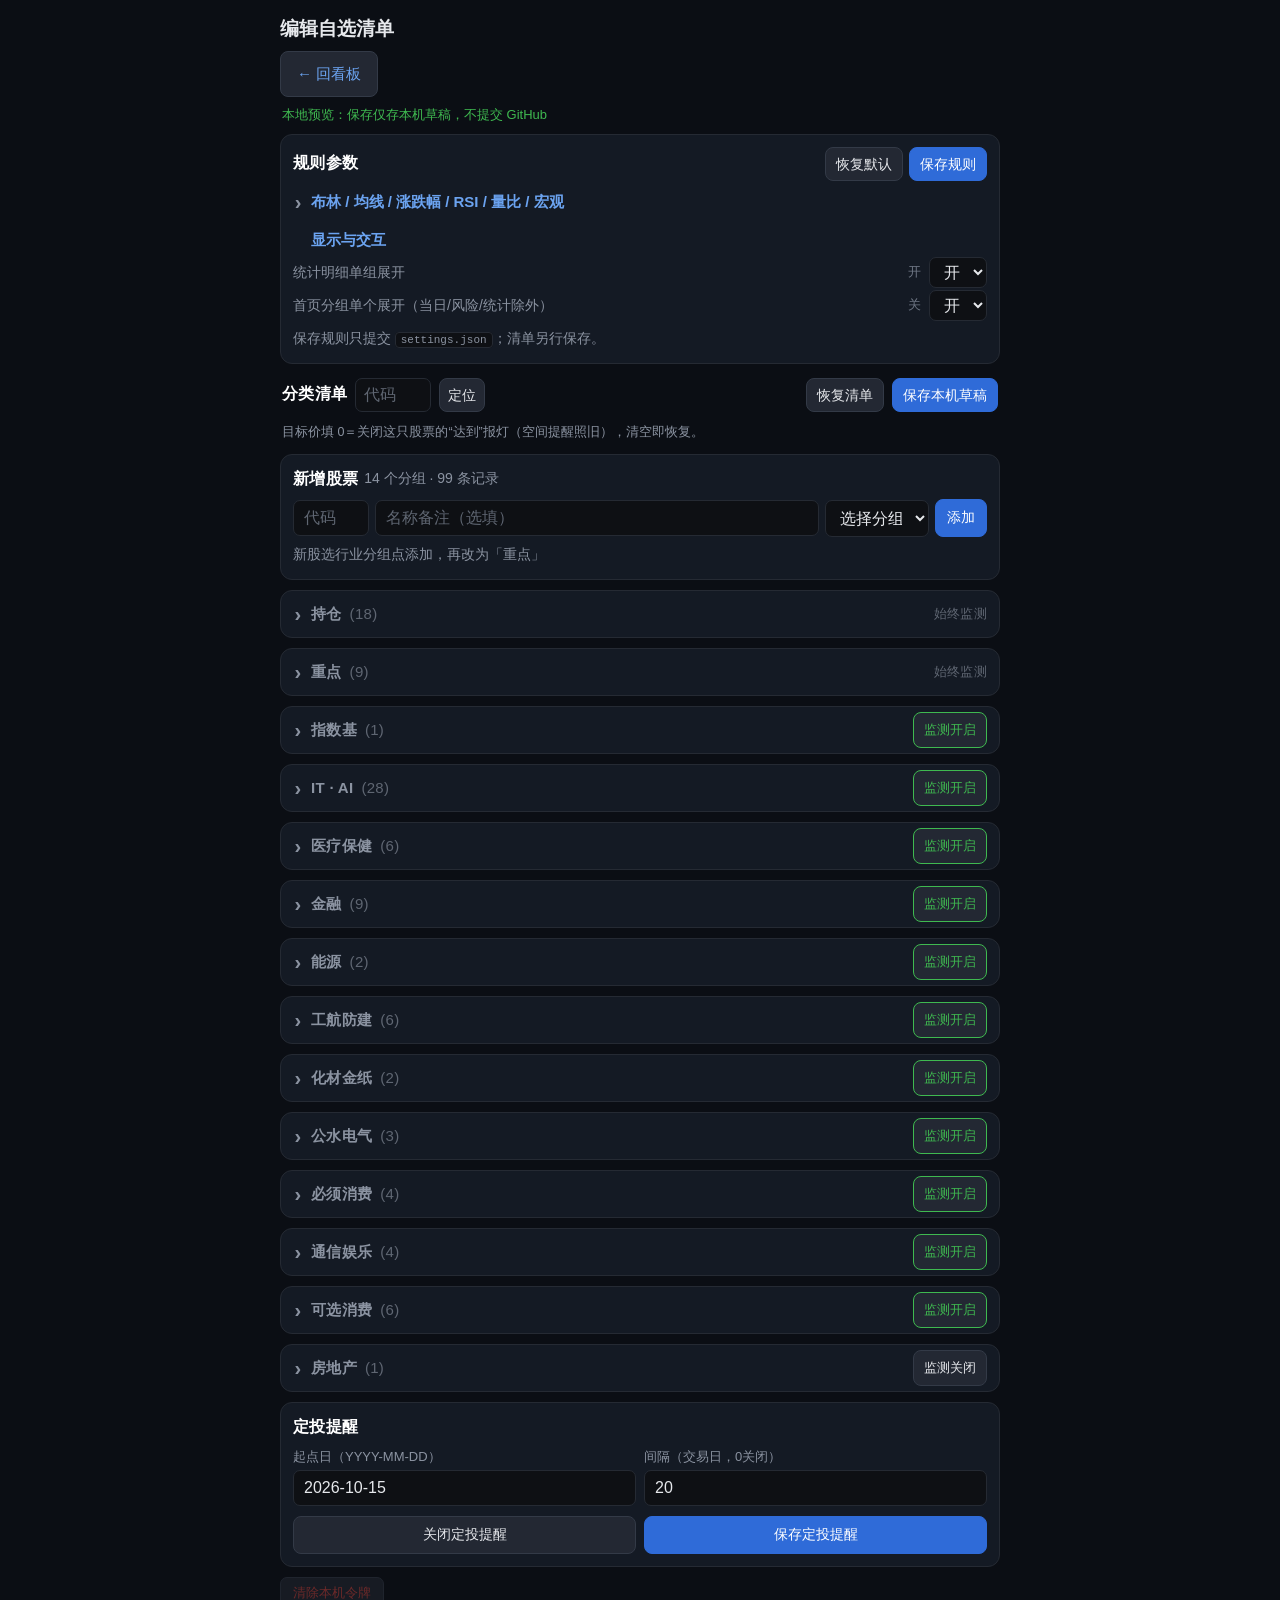
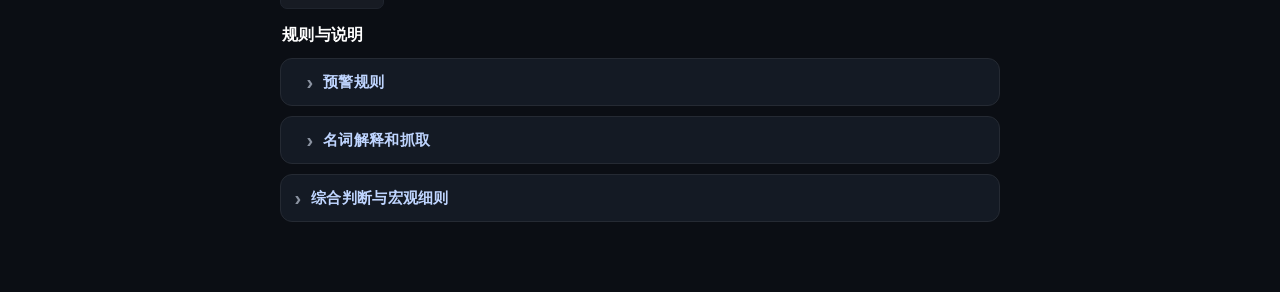
==== commit 679eb5f5: "统计标题栏财报数量白色数字圈、定投字号分档；设置页按钮与定位框调整；盈亏明细表头间距；RSI 超卖按条数三档（1条≤30、2条≤33、3条≤35）；ANT 建仓 1 股 @82 记入交易记录并归入长持" ====
--- a/edit.html
+++ b/edit.html
@@ -9,7 +9,7 @@
 <link rel="icon" type="image/png" sizes="192x192" href="./icons/icon-192.png?v=3">
 <link rel="apple-touch-icon" href="./icons/apple-touch-icon-180.png?v=3">
 <link rel="manifest" href="./manifest.webmanifest">
-<title>编辑清单 · Matrix</title>
+<title>编辑清单 · NIX-Matrix</title>
 <style>
 :root{
   --bg:#0f1115; --card:#171a21; --line:#252a33; --text:#e6e8ec; --dim:#8b93a1;
@@ -78,9 +78,17 @@
 .group-tools{flex-wrap:nowrap}
 .group-tools h2{margin:0;white-space:nowrap}
 .group-tools #btnReload{margin-left:auto}   /* 按钮永远靠右，提示出现/消失都不移动 */
-.search-row #groupTotal{flex:none;white-space:nowrap;font-size:14px;color:var(--dim)}
 .group-tools button{white-space:nowrap;flex:none}
-.group-tools button{padding:5px 9px;font-size:13px}
+/* 2026-11-24 用户：恢复默认／保存规则／恢复清单／保存清单四个按钮一样大（14px、内距 7px 10px、同一最小宽度 76px）；定位按钮同高 */
+.card-head button,.group-tools button{padding:7px 10px;font-size:14px;min-width:76px;line-height:1.3}
+.group-tools #btnLocate{min-width:0;padding:7px 8px}
+/* 定位输入框收窄：只留 5 个大写字母（GOOGL／BRK-B）的宽度，与恢复清单／保存清单同排；16px 字号防 iOS 聚焦放大 */
+.group-tools #symSearch{flex:none;width:76px;min-width:0;padding:5px 8px;height:34px}
+.add-head{margin-bottom:8px}
+.add-head h2{margin:0}
+.add-head #groupTotal{flex:none;white-space:nowrap;font-size:14px;color:var(--dim)}
+.group-note{margin:0 2px 10px}
+.group-note .dirty-text{display:block;max-width:none;margin-bottom:4px}
 /* MM_RULECSS_BEGIN：由 page_assets 生成，不手改 */
 :root{
   --bg:#0b0e14;
@@ -473,15 +481,12 @@
 .dca-grid .field input{width:100%;text-align:left}
 .dca-actions button{width:100%;padding:9px 4px;white-space:nowrap}
 /* 搜索定位：输入框占满，命中的行短暂高亮 */
-.search-row{margin:0 0 10px;flex-wrap:nowrap}
-.search-row button{flex:none;white-space:nowrap}
 /* 按钮顺序统一：取消/恢复/关闭类在左，保存/确认类在右（与首页编辑「取消｜保存」一致）。
    「规则参数」标题栏：标题在左，恢复默认｜保存规则在右；未保存提示紧跟在标题栏下一行 */
 .card-head{margin-bottom:2px}
 .card-head h2{margin:0 auto 0 0}
 .dirty-note:empty{display:none}
 .dirty-note{display:block;margin:0 0 4px}
-.search-row input{flex:1;min-width:0}
 .edit-group .stock-row.hit{background:rgba(107,163,240,.2);box-shadow:0 0 0 2px rgba(107,163,240,.35);border-radius:6px}
 /* 「规则参数」卡：原来每个开关行固定 46px、设置行间距 5px+输入框上下 8px，文字之间空得过大；
    开关行收成 34px，设置行输入框上下 5px、行距 2px，小节标题与按钮行间距同步收紧。 */
@@ -567,7 +572,9 @@
         <div class="setrow"><label>涨跌幅红线（%）</label><input id="set_chg_red" inputmode="decimal"></div>
         <div class="setrow"><label>涨跌幅黄线（%）</label><input id="set_chg_yellow" inputmode="decimal"></div>
         <div class="setrow"><label>RSI 超买线</label><input id="set_rsi_high" inputmode="numeric"></div>
-        <div class="setrow"><label>RSI 超卖线</label><input id="set_rsi_low" inputmode="numeric"></div>
+        <div class="setrow"><label>RSI 超卖线（1条）</label><input id="set_rsi_low1" inputmode="numeric"></div>
+        <div class="setrow"><label>RSI 超卖线（2条）</label><input id="set_rsi_low2" inputmode="numeric"></div>
+        <div class="setrow"><label>RSI 超卖线（3条）</label><input id="set_rsi_low" inputmode="numeric"></div>
         <div class="setrow"><label>52周低点距离（%）</label><input id="set_near_52w_low_pct" inputmode="decimal"></div>
         <div class="setrow"><label>加仓价距离（%）</label><input id="set_trigger_gap_pct" inputmode="decimal"></div>
         <div class="setrow"><label>减仓价距离（%）</label><input id="set_reduce_gap_pct" inputmode="decimal"></div>
@@ -612,16 +619,16 @@
 
   <div class="row group-tools">
     <h2>分类清单</h2>
-    <span class="dirty-text" id="dirty" role="status" aria-live="polite"></span>
+    <input id="symSearch" type="search" placeholder="代码" aria-label="搜索股票代码，定位所在分组" autocapitalize="characters" autocomplete="off" enterkeyhint="search" maxlength="5">
+    <button id="btnLocate">定位</button>
     <button id="btnReload">恢复清单</button><button class="primary" id="btnSave">保存清单</button>
   </div>
-  <div class="row search-row">
-    <span id="groupTotal"></span>
-    <input id="symSearch" type="search" placeholder="搜索股票代码，定位所在分组" aria-label="搜索股票代码" autocapitalize="characters" autocomplete="off" enterkeyhint="search">
-    <button id="btnLocate">定位</button>
+  <div class="group-note">
+    <span class="dirty-text" id="dirty" role="status" aria-live="polite"></span>
+    <p class="note">目标价填 0＝关闭这只股票的“达到”报灯（空间提醒照旧），清空即恢复。</p>
   </div>
   <div class="card add-entry" id="addEntry">
-    <h2>新增股票</h2>
+    <div class="row add-head"><h2>新增股票</h2><span id="groupTotal"></span></div>
     <div class="add-row">
       <input class="s" id="newSym" placeholder="代码" aria-label="股票代码" autocapitalize="characters" disabled>
       <input class="n" id="newNote" placeholder="名称备注（选填）" aria-label="名称备注（选填）" disabled>
@@ -631,7 +638,6 @@
     <p class="note tip-up">新股选行业分组点添加，再改为「重点」</p>
   </div>
   <fieldset id="groupEditor" disabled style="border:0;padding:0;margin:0;min-width:0"></fieldset>
-  <p class="note">保存股票清单、备注、加仓价、减仓价、目标价和监测开关，不影响规则与定投设置。目标价填 0＝关闭这只股票的“达到”报灯（空间提醒照旧），清空即恢复。恢复清单会先询问是否丢弃未保存的清单改动。这里只新增关注股与各行业分组；要新增持仓股请到首页「编辑」里添加，已有的持仓仍可用每行的下拉在长／短持仓之间移动。</p>
 
   <div class="card" id="dcaCard">
     <h2>定投提醒</h2>
@@ -1281,7 +1287,7 @@
 
 /* ---------- 规则阈值（settings.json） ---------- */
 /* MM_SCHEMA_BEGIN：由 page_assets 生成，不手改 */
-const SET_SCHEMA={"defaults":{"boll_n":20,"boll_k":2.0,"boll_near_pct":0.5,"boll_near_band_pct":15.0,"chg_red":4.0,"chg_yellow":2.0,"rsi_high":70,"rsi_low":35,"near_52w_low_pct":1.0,"trigger_gap_pct":5.0,"reduce_gap_pct":3.0,"target_space_pct":40.0,"target_high_space_pct":90.0,"target_gap_pct":3.0,"vol_ratio":1.5,"vol_ratio_red":3.0,"vol_ratio_z":2.0,"vol_ratio_red_z":3.6,"ma_short":50,"ma_long":200,"hy_green":350,"hy_red":400,"vix_green":20,"vix_yellow":30,"vix_red":40,"use_realtime":1,"dca_every":0,"dca_start":"","signal_single_open":1,"group_single_open":0},"limits":{"boll_n":[2,250],"boll_k":[0.1,10],"boll_near_pct":[0,100],"boll_near_band_pct":[0,100],"chg_red":[0,100],"chg_yellow":[0,100],"rsi_high":[0,100],"rsi_low":[0,100],"near_52w_low_pct":[0,100],"trigger_gap_pct":[0,100],"reduce_gap_pct":[0,100],"target_space_pct":[40,40],"target_high_space_pct":[90,90],"target_gap_pct":[0,100],"vol_ratio":[0.1,100],"vol_ratio_red":[0.1,100],"vol_ratio_z":[0,10],"vol_ratio_red_z":[0,10],"ma_short":[0,250],"ma_long":[0,250],"hy_green":[0,10000],"hy_red":[0,10000],"vix_green":[0,200],"vix_yellow":[0,200],"vix_red":[0,200],"use_realtime":[0,1],"dca_every":[0,10000],"signal_single_open":[0,1],"group_single_open":[0,1]},"integers":["boll_n","ma_short","ma_long","use_realtime","dca_every","signal_single_open","group_single_open"],"excluded":{"ma_short":[1],"ma_long":[1]},"relations":[{"keys":["chg_yellow","chg_red"],"strict":false,"skip_zero":false},{"keys":["rsi_low","rsi_high"],"strict":true,"skip_zero":false},{"keys":["vol_ratio","vol_ratio_red"],"strict":false,"skip_zero":false},{"keys":["vol_ratio_z","vol_ratio_red_z"],"strict":false,"skip_zero":true},{"keys":["ma_short","ma_long"],"strict":false,"skip_zero":true},{"keys":["hy_green","hy_red"],"strict":false,"skip_zero":false},{"keys":["vix_green","vix_yellow","vix_red"],"strict":false,"skip_zero":false}]};
+const SET_SCHEMA={"defaults":{"boll_n":20,"boll_k":2.0,"boll_near_pct":0.5,"boll_near_band_pct":15.0,"chg_red":4.0,"chg_yellow":2.0,"rsi_high":70,"rsi_low1":30,"rsi_low2":33,"rsi_low":35,"near_52w_low_pct":1.0,"trigger_gap_pct":5.0,"reduce_gap_pct":3.0,"target_space_pct":40.0,"target_high_space_pct":90.0,"target_gap_pct":3.0,"vol_ratio":1.5,"vol_ratio_red":3.0,"vol_ratio_z":2.0,"vol_ratio_red_z":3.6,"ma_short":50,"ma_long":200,"hy_green":350,"hy_red":400,"vix_green":20,"vix_yellow":30,"vix_red":40,"use_realtime":1,"dca_every":0,"dca_start":"","signal_single_open":1,"group_single_open":0},"limits":{"boll_n":[2,250],"boll_k":[0.1,10],"boll_near_pct":[0,100],"boll_near_band_pct":[0,100],"chg_red":[0,100],"chg_yellow":[0,100],"rsi_high":[0,100],"rsi_low1":[0,100],"rsi_low2":[0,100],"rsi_low":[0,100],"near_52w_low_pct":[0,100],"trigger_gap_pct":[0,100],"reduce_gap_pct":[0,100],"target_space_pct":[40,40],"target_high_space_pct":[90,90],"target_gap_pct":[0,100],"vol_ratio":[0.1,100],"vol_ratio_red":[0.1,100],"vol_ratio_z":[0,10],"vol_ratio_red_z":[0,10],"ma_short":[0,250],"ma_long":[0,250],"hy_green":[0,10000],"hy_red":[0,10000],"vix_green":[0,200],"vix_yellow":[0,200],"vix_red":[0,200],"use_realtime":[0,1],"dca_every":[0,10000],"signal_single_open":[0,1],"group_single_open":[0,1]},"integers":["boll_n","ma_short","ma_long","use_realtime","dca_every","signal_single_open","group_single_open"],"excluded":{"ma_short":[1],"ma_long":[1]},"relations":[{"keys":["chg_yellow","chg_red"],"strict":false,"skip_zero":false},{"keys":["rsi_low1","rsi_low2","rsi_low","rsi_high"],"strict":true,"skip_zero":false},{"keys":["vol_ratio","vol_ratio_red"],"strict":false,"skip_zero":false},{"keys":["vol_ratio_z","vol_ratio_red_z"],"strict":false,"skip_zero":true},{"keys":["ma_short","ma_long"],"strict":false,"skip_zero":true},{"keys":["hy_green","hy_red"],"strict":false,"skip_zero":false},{"keys":["vix_green","vix_yellow","vix_red"],"strict":false,"skip_zero":false}]};
 const SET_DEFS=SET_SCHEMA.defaults;
 const SET_KEYS=Object.keys(SET_DEFS);
 const SET_LIMITS=SET_SCHEMA.limits;
@@ -1315,7 +1321,7 @@
     const keys=rule.keys;
     if(rule.skip_zero&&keys.some(key=>values[key]===0))continue;
     if(keys.some((key,i)=>i&&(rule.strict?values[key]<=values[keys[i-1]]:values[key]<values[keys[i-1]])))
-      return (rule.strict?'RSI 超卖线必须小于超买线；':'')+keys.join('、')+' 的阈值顺序不正确';
+      return (rule.strict?'RSI 超卖线须 1条＜2条＜3条＜超买线；':'')+keys.join('、')+' 的阈值顺序不正确';
   }
   const start=$('set_dca_start').value.trim();
   if(start&&(!DATE_RE.test(start)||Number.isNaN(Date.parse(start+'T00:00:00Z'))||
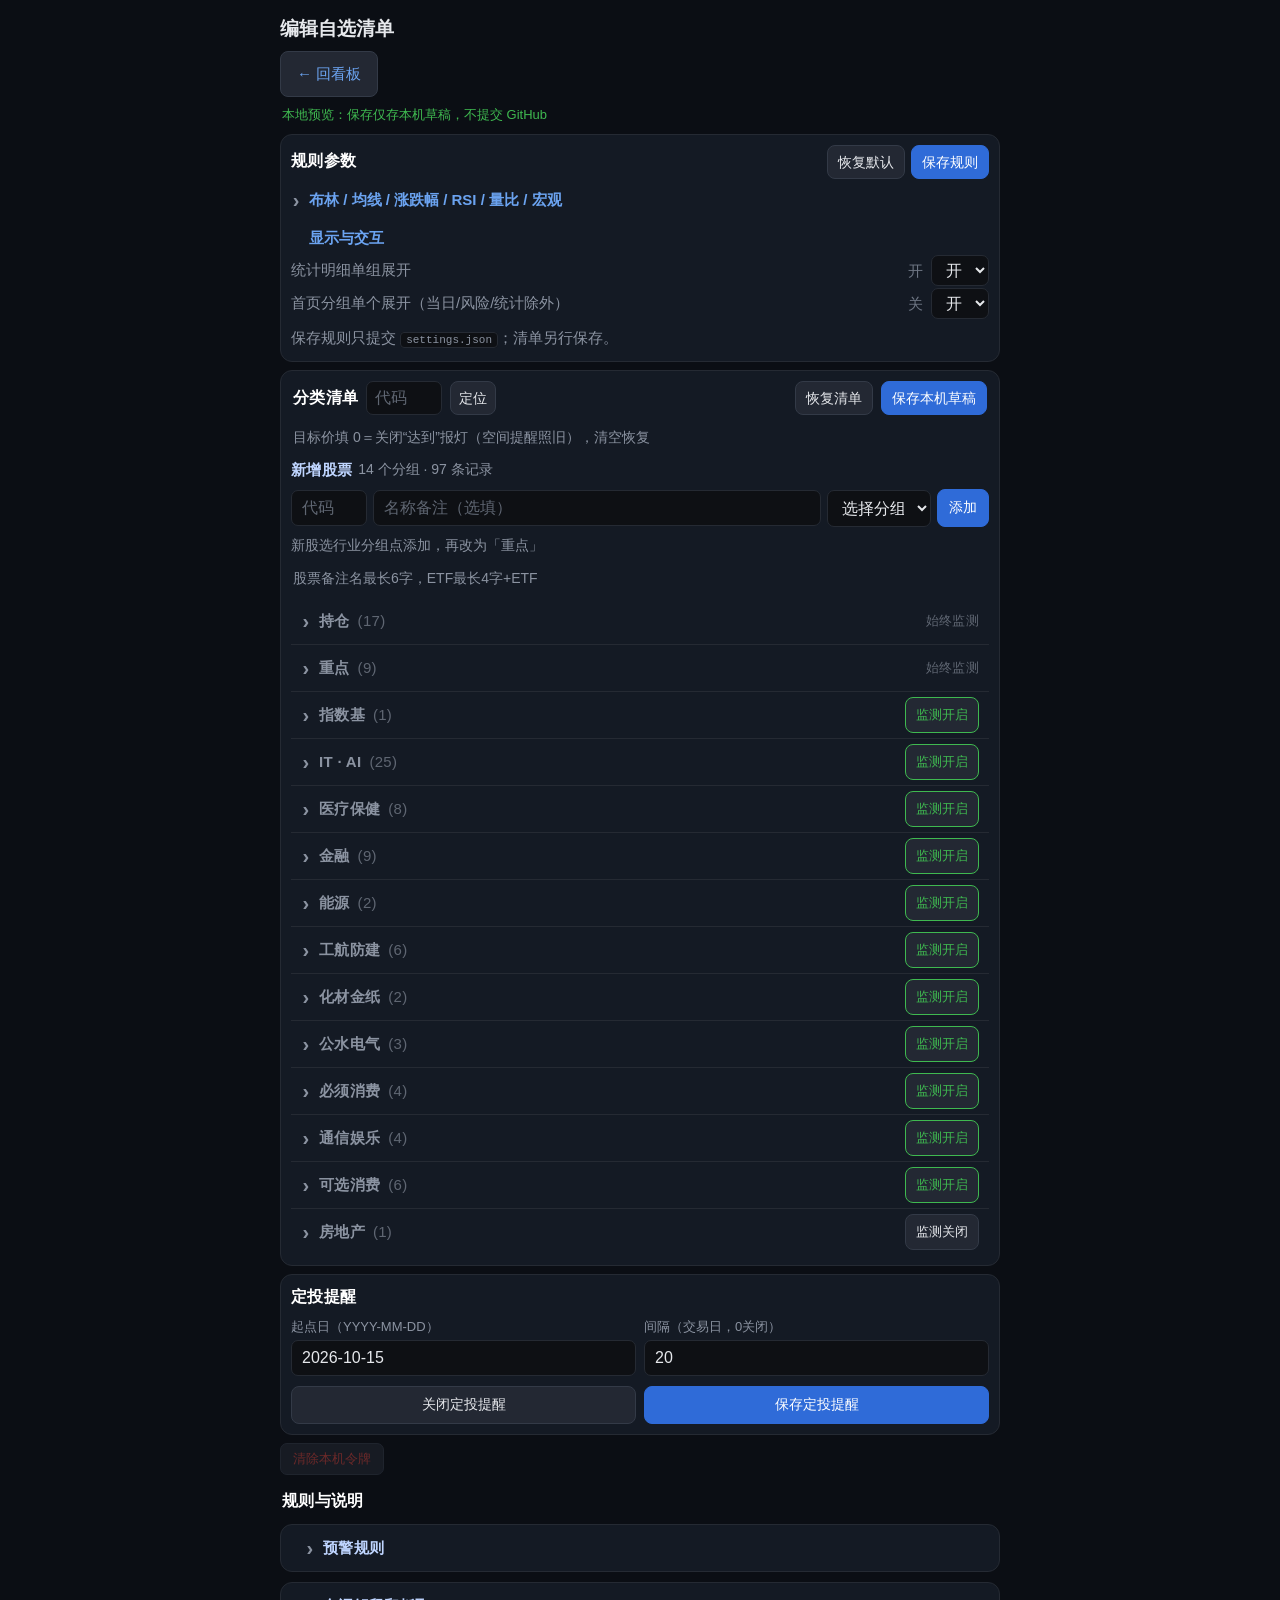
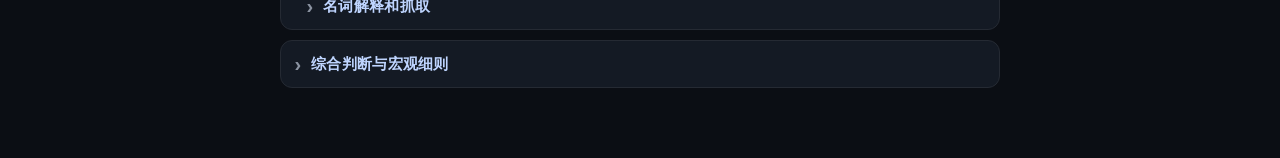
==== commit b2a0291a: "设置页与首页收尾：ETF 代码统一 #6ba3f0 并删除小标签、17 只 ETF 备注名、新增仓位弹框重排、取消请求不误报、清仓回执收起、规则表与共用底色框、只开一个排除仓位；同步测试断言" ====
--- a/edit.html
+++ b/edit.html
@@ -32,7 +32,7 @@
   background:#232833;border:1px solid #333a47;border-radius:8px}
 .sub a.back-board:hover{background:#2b303c}
 .card{background:var(--card);border:1px solid var(--line);border-radius:12px;
-  padding:12px;margin-bottom:10px}
+  padding:10px;margin-bottom:8px}
 /* 区块标题（分类清单/规则参数/定投提醒/新增股票/规则与说明）统一：16px 白字加粗 */
 h2{font-size:16px;color:#fff;font-weight:600;margin:0 0 8px;letter-spacing:.3px}
 h2 span{color:#5f6672;font-weight:400}
@@ -85,9 +85,12 @@
 /* 定位输入框收窄：只留 5 个大写字母（GOOGL／BRK-B）的宽度，与恢复清单／保存清单同排；16px 字号防 iOS 聚焦放大 */
 .group-tools #symSearch{flex:none;width:76px;min-width:0;padding:5px 8px;height:34px}
 .add-head{margin-bottom:8px}
-.add-head h2{margin:0}
+/* 2026-11-26 用户：「新增股票」标题比原来小 1px，并跟「布林带／行情源开关」小节标题同色浅蓝。 */
+.add-head h2{margin:0;font-size:15px;color:var(--head-blue,#bfd5ff)}
 .add-head #groupTotal{flex:none;white-space:nowrap;font-size:14px;color:var(--dim)}
 .group-note{margin:0 2px 10px}
+/* 2026-11-26 用户：目标价 0 说明固定 14px；手机档 .note 的 13px 由这条更高优先级压过，两档同号。 */
+.group-note .note{font-size:14px}
 .group-note .dirty-text{display:block;max-width:none;margin-bottom:4px}
 /* MM_RULECSS_BEGIN：由 page_assets 生成，不手改 */
 :root{
@@ -135,6 +138,8 @@
   --line:#252a33;
   --text:#e6e8ec;
   --dim:#8b93a1;
+  --range52-label:#adb5c1; /* 52周条两端价与下方幅度文字：2026-11-25 用户把明度从 0.59 提到 0.72（纯白=1）。
+                              只管数字；灰横条 --range-track-line / --range-track 与无数据提示 --dim 一律不动。 */
   --green:#3fb950;
   --yellow:#d29922;
   --red:#f85149;
@@ -185,6 +190,7 @@
   --frame-purple:#a371f7;      /* 框紫唯一来源；rgb 三元组给半透明场合引用，别处不许再写死 */
   --frame-purple-rgb:163,113,247;
   --frame-yellow:#f0c674;
+  --frame-yellow-rgb:240,198,116;   /* 与 --frame-yellow 同色；半透明场合按 --frame-purple-rgb 的写法引用，别处不许写死 */
   --lamp-size:14px;
   --head-inset:64px;
   --row-height:21px;
@@ -295,11 +301,15 @@
 #fedRules>summary,#fedGlossary>summary,details.card:has(>.rules-body)>summary{cursor:pointer;padding:9px 12px;color:var(--head-blue);font-size:13px;font-weight:600;touch-action:manipulation}
 #fedRules[open]>summary,#fedGlossary[open]>summary,details.card[open]:has(>.rules-body)>summary{border-bottom:1px solid var(--line)}
 #fedRules>summary:focus-visible,#fedGlossary>summary:focus-visible,details.card:has(>.rules-body)>summary:focus-visible{outline:2px solid var(--head-blue-on);outline-offset:-2px}
-.card .rules-body{padding:8px 12px 12px;color:var(--dim);font-size:15px;line-height:1.65;overflow-wrap:anywhere}
-.card .rules-body section+section{margin-top:16px;padding-top:4px;border-top:1px solid var(--line)}
-.card .rules-body h4{margin:6px 0 8px;color:var(--head-blue);font-size:inherit;font-weight:600}
-.card .rules-body h5{margin:12px 0 4px;color:var(--text);font-size:inherit;font-weight:600}
-.card .rules-body p{margin:4px 0;color:var(--dim);font-size:inherit;line-height:1.65}
+/* 2026-11-26 用户：报灯表要 14px、上下紧凑，整页更轻量。
+   字号只动报灯表（#rules-lamp-table 14px）；说明正文保持原本 15px，未授权不得改。
+   规则参数卡的灰字 16px 是 11/25 老花眼要求，单独写在 edit.html，不在此块。
+   轻量靠间距：区内上下 8/12→6/8、分节 16→12、h4 6/8→4/6、h5 12/4→8/3、p 4→3。 */
+.card .rules-body{padding:6px 12px 8px;color:var(--dim);font-size:15px;line-height:1.65;overflow-wrap:anywhere}
+.card .rules-body section+section{margin-top:12px;padding-top:3px;border-top:1px solid var(--line)}
+.card .rules-body h4{margin:4px 0 6px;color:var(--head-blue);font-size:inherit;font-weight:600}
+.card .rules-body h5{margin:8px 0 3px;color:var(--text);font-size:inherit;font-weight:600}
+.card .rules-body p{margin:3px 0;color:var(--dim);font-size:inherit;line-height:1.65}
 .card .rules-body .rule-group{color:var(--head-blue-on)}
 .card .rules-body a{color:var(--head-blue-on);text-underline-offset:3px}
 .card .rules-body a:focus-visible{outline:2px solid var(--head-blue-on);outline-offset:2px}
@@ -307,17 +317,19 @@
 .card .rules-body .lamp-yellow{color:var(--lamp-yellow);font-weight:600}
 .card .rules-body .lamp-purple{color:var(--purple);font-weight:600}
 .card .rules-body .tone-target-high{color:var(--target-high);font-weight:600}
-.card .rules-body .rule-table{table-layout:fixed;margin:8px 0 12px;border:1px solid var(--rules-border);font-size:inherit;width:100%;-webkit-text-size-adjust:100%;text-size-adjust:100%}
-/* 预警表原行盒12px×1.65=19.8px；只放大字，不随字号放大行距。 */
-.card .rules-body .rule-table th,.card .rules-body .rule-table td{padding:6px 7px;border:1px solid var(--rules-cell-border);text-align:left;vertical-align:top;font-size:inherit;line-height:19.8px;overflow-wrap:anywhere}
+.card .rules-body .rule-table{table-layout:fixed;margin:5px 0 8px;border:1px solid var(--rules-border);font-size:inherit;width:100%;-webkit-text-size-adjust:100%;text-size-adjust:100%}
+/* 14px×1.2＝16.8px 行盒（原 12px×1.65＝19.8px）；所有规则表共用一套：单元格上下 6→3px、
+   行盒 19.8→16.8px、表外距 8/12→5/8px。列宽/分类竖排列宽不变，只压上下留白。 */
+.card .rules-body .rule-table th,.card .rules-body .rule-table td{padding:3px 7px;border:1px solid var(--rules-cell-border);text-align:left;vertical-align:top;font-size:inherit;line-height:16.8px;overflow-wrap:anywhere}
 .card .rules-body .rule-table thead th{color:var(--text);font-weight:600;background:var(--cost-row-bg);border-bottom:1px solid var(--rules-border)}
-#rules-lamp-table{margin-left:-16px;margin-right:-16px;width:calc(100% + 32px);border:0;border-collapse:collapse}
+/* 报灯表整表 14px：th/td 的 font-size:inherit 继承它；说明正文保持原本 15px，不随设置改动。 */
+#rules-lamp-table{font-size:14px;margin-left:-16px;margin-right:-16px;width:calc(100% + 32px);border:0;border-collapse:collapse}
 /* 报灯表只留横向细线：不再有外框和逐格竖框，分组末行用较亮的同宽细线分段。 */
 .card .rules-body #rules-lamp-table th,.card .rules-body #rules-lamp-table td{text-align:center;border:0;border-bottom:1px solid var(--rules-cell-border)}
 .card .rules-body #rules-lamp-table .rule-reverse{color:var(--dim)}
 .card .rules-body .rule-table col.cat-col{width:18px}
 .card .rules-body .rule-table col.col-cond{width:40%}
-.card .rules-body .rule-table th.cat-col{width:18px;min-width:18px;max-width:18px;padding:6px 0;line-height:13.2px;font-size:inherit;letter-spacing:1px;white-space:nowrap;overflow:hidden;text-align:center;vertical-align:middle;background:var(--rules-category-bg);writing-mode:vertical-rl;-webkit-writing-mode:vertical-rl;text-orientation:upright;-webkit-text-orientation:upright}
+.card .rules-body .rule-table th.cat-col{width:18px;min-width:18px;max-width:18px;padding:3px 0;line-height:13.2px;font-size:inherit;letter-spacing:1px;white-space:nowrap;overflow:hidden;text-align:center;vertical-align:middle;background:var(--rules-category-bg);writing-mode:vertical-rl;-webkit-writing-mode:vertical-rl;text-orientation:upright;-webkit-text-orientation:upright}
 .card .rules-body .ar-band-up{color:var(--green)}
 .card .rules-body .ar-band-down{color:var(--red)}
 .card .rules-body .ar-rsi-up{color:var(--rsi-up)}
@@ -343,21 +355,20 @@
 .card .rules-body #rules-lamp-table tbody td:first-of-type{color:var(--rules-strong)}
 .card .rules-body [id],#fedRules,#fedGlossary{scroll-margin-top:14px}
 .card .rules-body .rule-anchor{display:block;height:0}
-@media(max-width:600px){.card .rules-body{padding:8px 8px 12px}.card .rules-body .rule-table th,.card .rules-body .rule-table td{padding:6px 4px}#rules-lamp-table{margin-left:-20px;margin-right:-20px;width:calc(100% + 40px)}.card .rules-body .rule-table col.col-cond{width:auto}#rules-lamp-table col[span]{width:86px}#rules-lamp-table td.cell-gray-fold{white-space:nowrap}.card .rules-body .rule-table th.cat-col{line-height:12.1px}}
+@media(max-width:600px){.card .rules-body{padding:6px 8px 8px}.card .rules-body .rule-table th,.card .rules-body .rule-table td{padding:3px 4px}#rules-lamp-table{margin-left:-20px;margin-right:-20px;width:calc(100% + 40px)}.card .rules-body .rule-table col.col-cond{width:auto}#rules-lamp-table col[span]{width:86px}#rules-lamp-table td.cell-gray-fold{white-space:nowrap}.card .rules-body .rule-table th.cat-col{line-height:12.1px}}
 #signalRulesBody .rule-entry,#glossaryRulesBody .glossary-entry{border-radius:5px;scroll-margin-top:44px;padding:0 8px;margin:0 -8px;transition:background-color .2s,box-shadow .2s}
 #signalRulesBody .rule-original{white-space:pre-wrap;overflow-wrap:anywhere}
 #signalRulesBody p.rule-original{margin:1px 0;line-height:1.5;color:var(--rules-copy)}
-#signalRulesBody h5.rule-original,#signalRulesBody .rule-layout-heading,#glossaryRulesBody h5{margin:14px 0 4px}
+#signalRulesBody h5.rule-original,#signalRulesBody .rule-layout-heading,#glossaryRulesBody h5{margin:10px 0 3px}
 #signalRulesBody .rule-layout-scope{margin:1px 0;line-height:1.5;color:var(--rules-copy)}
-#signalRulesBody h4.rule-original{margin:18px 0 7px}
+#signalRulesBody h4.rule-original{margin:12px 0 5px}
 #signalRulesBody section:first-of-type h4.rule-original{margin-top:6px}
-.card .rules-body .signal-term{display:inline-flex;align-items:center;vertical-align:baseline;white-space:nowrap;overflow-wrap:normal;gap:1px}
-.card .rules-body .dir-arrow{display:inline-block;flex:none;width:auto;height:18px;vertical-align:middle;margin-left:2px;overflow:visible}
+/* 2026-11-26 用户要求：设置页不再自绘方向箭头，术语只留纯文字，不再插入 SVG。 */
 #signalRulesBody .nav-gray{color:var(--rules-muted)}
 #glossaryRulesBody h4{text-align:center}
 #glossaryRulesBody h5{color:var(--head-blue-on)}
 #glossaryRulesBody p{margin:2px 0;line-height:1.5;color:var(--rules-copy)}
-#glossaryRulesBody .rule-table{margin:6px 0 8px}
+#glossaryRulesBody .rule-table{margin:4px 0 6px}
 #glossaryRulesBody .rule-table th,#glossaryRulesBody .rule-table td{line-height:1.5}
 #glossary-chg-table thead th:nth-child(2),#glossary-amp-table thead th:nth-child(2){color:var(--lamp-yellow)}
 #glossary-chg-table thead th:nth-child(3),#glossary-amp-table thead th:nth-child(3){color:var(--lamp-red)}
@@ -413,13 +424,17 @@
   padding:1px 5px;font-size:11px;font-family:ui-monospace,Menlo,monospace}
 .setgrid{display:grid;grid-template-columns:1fr;gap:5px}
 .setrow{display:flex;gap:8px;align-items:center}
-.setrow label{flex:1;font-size:13px;color:var(--dim);line-height:1.4}
+/* 规则参数卡灰字：2026-11-25 曾按老花眼放大到 16px，2026-11-26 用户定为统一 15px
+   （参数名、默认值数字、开关名、卡底注、未保存提示都在内）；输入框白字仍 16px。
+   行高原为 13px×1.4≈18.2px，这里写死 18px，字号调整后单行／换行两种行距都不变。 */
+.setrow label{flex:1;font-size:15px;color:var(--dim);line-height:18px}
 .setrow input{width:96px;text-align:right;font-variant-numeric:tabular-nums}
-.setrow .def{flex:none;min-width:36px;text-align:right;font-size:13px;color:#6f7785;font-variant-numeric:tabular-nums}
-/* 2026-11-20 用户点名：两条开关标签、规则区一行说明、新增股票一行提示，这四处灰字各 +1px；
-   同类其它灰字保持原字号，不整页放大，也不追加同选择器覆盖块。 */
-.note.tip-up{font-size:13.5px}         /* 桌面 12.5 → 13.5 */
-.setrow label.tip-up{font-size:14px}  /* 桌面/手机 13 → 14 */
+.setrow .def{flex:none;min-width:36px;text-align:right;font-size:15px;color:#6f7785;font-variant-numeric:tabular-nums}
+/* 2026-11-20 曾给规则区说明／两条开关标签等四处灰字各 +1px；现在整卡灰字一律 15px，
+   不再留 13/13.5/14/16 的零碎档位，开关标签随 .setrow label 同号。 */
+.note.tip-up{font-size:15px}
+/* 2026-11-26 用户：清单区这两句提示固定 14px，不跟规则参数卡的 15px 走。 */
+.add-entry .note.tip-up,.list-frame .list-name-note{font-size:14px}
 details.set{margin-top:4px}
 details.set summary{font-size:15px;color:#6ba3f0;font-weight:600;cursor:pointer;padding:4px 0;outline:none}
 details.set[open] summary{margin-bottom:8px}
@@ -436,6 +451,16 @@
   margin-bottom:8px}
 details.fold>summary span{color:#5f6672;font-weight:400}
 .card>details.fold{background:none;border:none;border-radius:0;padding:0;margin-bottom:0}
+/* 2026-11-26 用户：分类清单整块（标题栏／提示／新增股票／各分组）共用一个底色框；
+   定投提醒是框外单独一张卡。里面不再各自套框，分组之间只留一条细分隔线。 */
+.list-frame{padding:10px}
+.list-frame>.group-tools{margin:0 2px 10px}
+.list-frame>.group-note{margin:0 2px 8px}
+.list-frame>.add-entry{background:none;border:0;border-radius:0;padding:0;margin:0 0 8px}
+.list-frame .list-name-note{margin:0 2px 8px}
+.list-frame #groupEditor>details.fold{background:none;border:0;border-radius:0;padding:0 8px;margin:0}
+.list-frame #groupEditor>details.fold+details.fold{border-top:1px solid var(--line)}
+.list-frame #groupEditor>details.fold>summary{padding:0 2px}
 /* 手机上折叠标题同样 15px、46px 高（统一写在下面的总块里，这里不再单独覆盖）。 */
 details.fold .pane{padding-bottom:6px}
 .pager{display:flex;gap:8px;align-items:center;flex-wrap:wrap;
@@ -486,7 +511,8 @@
 .card-head{margin-bottom:2px}
 .card-head h2{margin:0 auto 0 0}
 .dirty-note:empty{display:none}
-.dirty-note{display:block;margin:0 0 4px}
+/* 双类选择器压过手机档 .note 的 13px：规则卡「有未保存的改动」也跟灰字同号 15px。 */
+.note.dirty-note{display:block;margin:0 0 4px;font-size:15px}
 .edit-group .stock-row.hit{background:rgba(107,163,240,.2);box-shadow:0 0 0 2px rgba(107,163,240,.35);border-radius:6px}
 /* 「规则参数」卡：原来每个开关行固定 46px、设置行间距 5px+输入框上下 8px，文字之间空得过大；
    开关行收成 34px，设置行输入框上下 5px、行距 2px，小节标题与按钮行间距同步收紧。 */
@@ -496,10 +522,10 @@
 .setrow input,.setrow select{padding-top:5px;padding-bottom:5px}
 .setsec{margin:6px 0 0}
 #btnSaveRules{margin-top:0}
-/* 手机设置页：所有可见文字不小于「监测开启」按钮的 13px。 */
+/* 手机设置页：其余灰字不小于「监测开启」按钮的 13px；
+   规则参数卡的灰字统一 15px 由上面单条规则管（.note.tip-up 优先级更高），这里不再覆盖。 */
 @media(max-width:600px){
 .sub,.sub a,.note,.monitor-note,.pager,.subsec,kbd{font-size:13px}
-.note.tip-up{font-size:14px}          /* 手机原 13 → 14，与两条开关标签同号 */
 #marketRiskRules h5{font-size:15px}
 }
 </style>
@@ -617,6 +643,7 @@
     </p>
   </div>
 
+  <div class="card list-frame" id="listFrame">
   <div class="row group-tools">
     <h2>分类清单</h2>
     <input id="symSearch" type="search" placeholder="代码" aria-label="搜索股票代码，定位所在分组" autocapitalize="characters" autocomplete="off" enterkeyhint="search" maxlength="5">
@@ -625,9 +652,9 @@
   </div>
   <div class="group-note">
     <span class="dirty-text" id="dirty" role="status" aria-live="polite"></span>
-    <p class="note">目标价填 0＝关闭这只股票的“达到”报灯（空间提醒照旧），清空即恢复。</p>
+    <p class="note">目标价填 0＝关闭“达到”报灯（空间提醒照旧），清空恢复</p>
   </div>
-  <div class="card add-entry" id="addEntry">
+  <div class="add-entry" id="addEntry">
     <div class="row add-head"><h2>新增股票</h2><span id="groupTotal"></span></div>
     <div class="add-row">
       <input class="s" id="newSym" placeholder="代码" aria-label="股票代码" autocapitalize="characters" disabled>
@@ -637,7 +664,9 @@
     </div>
     <p class="note tip-up">新股选行业分组点添加，再改为「重点」</p>
   </div>
+  <p class="note tip-up list-name-note">股票备注名最长6字，ETF最长4字+ETF</p>
   <fieldset id="groupEditor" disabled style="border:0;padding:0;margin:0;min-width:0"></fieldset>
+  </div>
 
   <div class="card" id="dcaCard">
     <h2>定投提醒</h2>
@@ -663,7 +692,7 @@
 </div>
 </div>
 
-<script src="./run-status.js?v=6ead86ada65de981"></script>
+<script src="./run-status.js?v=dca4cf2cd0cbd7a8"></script>
 <script>
 const OWNER='nixhuang', REPO='market-monitor', BRANCH='main';
 const API='https://api.github.com/repos/'+OWNER+'/'+REPO;
@@ -716,6 +745,13 @@
 
 const msg=document.getElementById('msg');
 const setMsg=(t,c)=>{msg.textContent=t||'';msg.className=c||'';};
+/* 刷新／超时／切标签时会主动掐掉上一个还没拿完的请求，这是正常换请求、不是故障。
+   统一认「取消」这一种错误并静默，其它真错误照旧提示。 */
+function isCancelled(e){
+  const name=e&&e.name, msg=String((e&&e.message)||e||'');
+  return name==='AbortError'||/aborted|请求已取消|signal is aborted/i.test(msg);
+}
+function swallowAbort(e){if(!isCancelled(e))setMsg('请求出错：'+String((e&&e.message)||e||''),'err');}
 const $=id=>document.getElementById(id);
 
 let TOKEN='';
@@ -825,7 +861,7 @@
     setMsg(file+' 写入已被接受，但提交回执缺少有效 blob/commit SHA，无法验证生效；请检查仓库，不要盲目重复保存','err');
     return false;
   }
-  void window.MMRunStatus.watchConfig({file,blobSHA,commitSHA});
+  void Promise.resolve().then(()=>window.MMRunStatus.watchConfig({file,blobSHA,commitSHA})).catch(swallowAbort);
   setMsg(file+' 已提交，等待看板更新','ok');
   return true;
 }
@@ -979,7 +1015,9 @@
     render();
     if(dedupedCount){changed=true;$('dirty').textContent='有未保存的改动';}
     setMsg(LOCAL_PREVIEW?'本地预览：保存仅存本机草稿，不提交 GitHub':TOKEN?'':'手动模式：改完点保存，复制 JSON 到 GitHub',TOKEN?'':'ok');
-    loaded=true;loadingControls(false);loadRun();loadSettings();
+    loaded=true;loadingControls(false);
+    void Promise.resolve().then(loadRun).catch(swallowAbort);
+    void Promise.resolve().then(loadSettings).catch(swallowAbort);
   }catch(e){setMsg('仓库里的 holdings.json 不是合法 JSON：'+e,'err');loadingControls(!loaded);}
 }
 
@@ -1535,7 +1573,7 @@
   $('tok').value='';
   $('authCard').classList.remove('hide');
   setMsg('本机令牌已清除，编辑内容未重载；无令牌仍可查看公开状态','ok');
-  void loadRun();
+  void Promise.resolve().then(loadRun).catch(swallowAbort);
 };
 $('tok').onkeydown=e=>{if(e.key==='Enter')$('btnTok').click();};
 
@@ -1563,7 +1601,11 @@
 };
 
 window.addEventListener('error',e=>setMsg('页面脚本出错：'+e.message,'err'));
-window.addEventListener('unhandledrejection',e=>setMsg('请求出错：'+(e.reason&&e.reason.message||e.reason),'err'));
+/* 兜底只报真故障：被主动掐掉的请求（浏览器原话 signal is aborted without reason）不再弹红字。 */
+window.addEventListener('unhandledrejection',e=>{
+  if(isCancelled(e.reason)){e.preventDefault();return;}
+  setMsg('请求出错：'+String((e.reason&&e.reason.message)||e.reason),'err');
+});
 
 async function bootstrap(){
   loadingControls(true);
